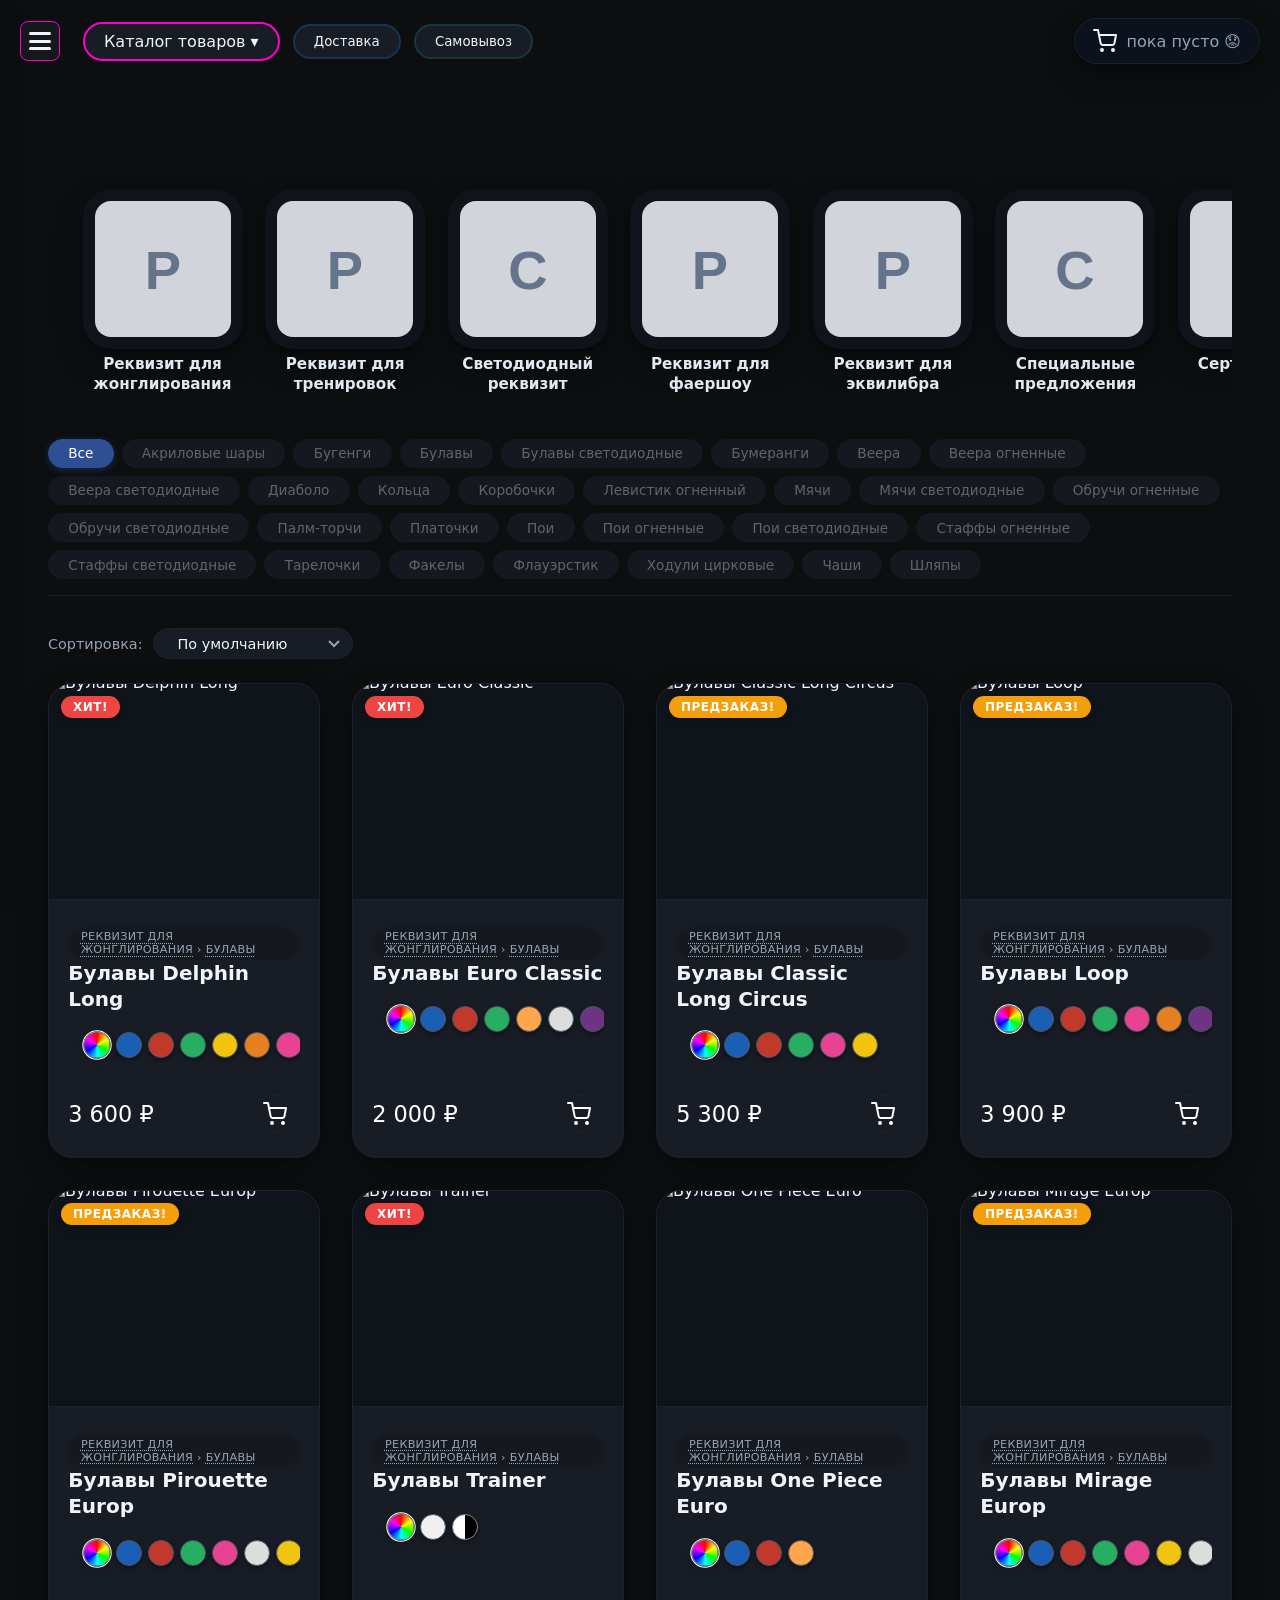
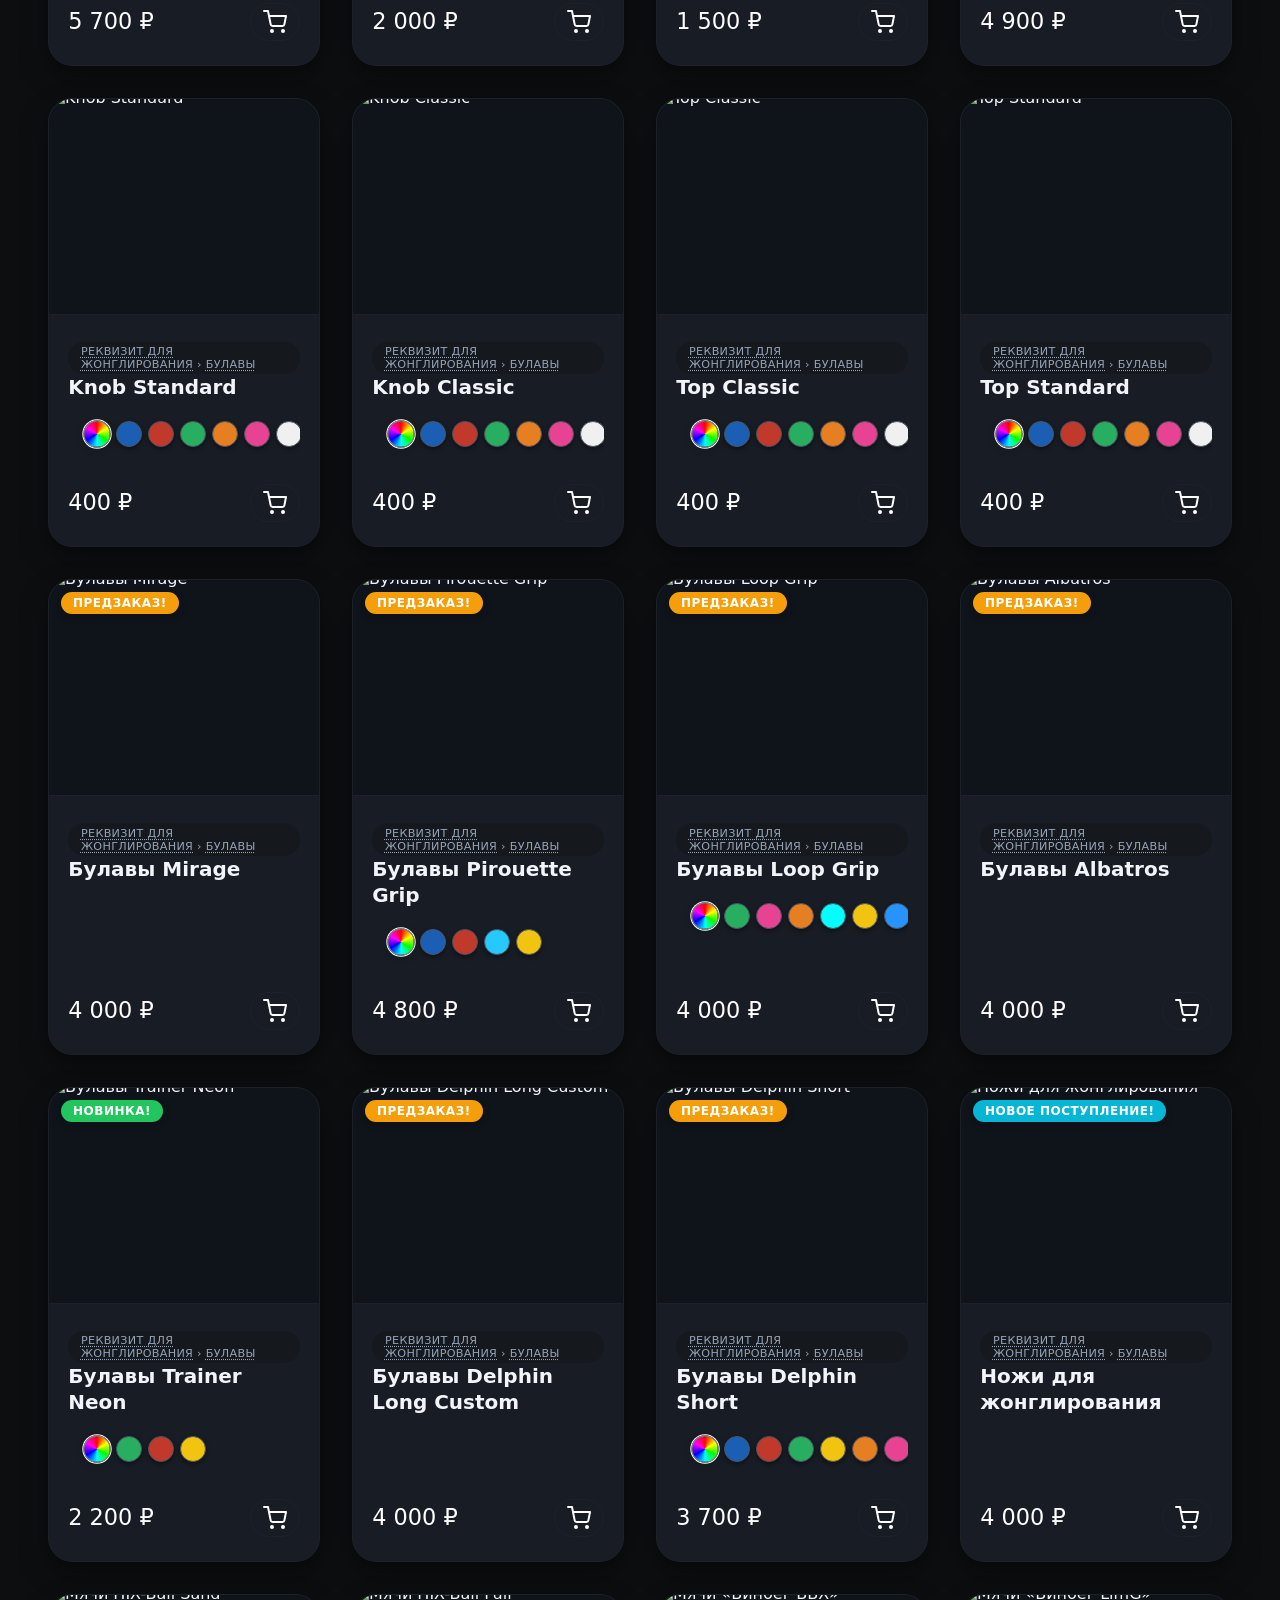
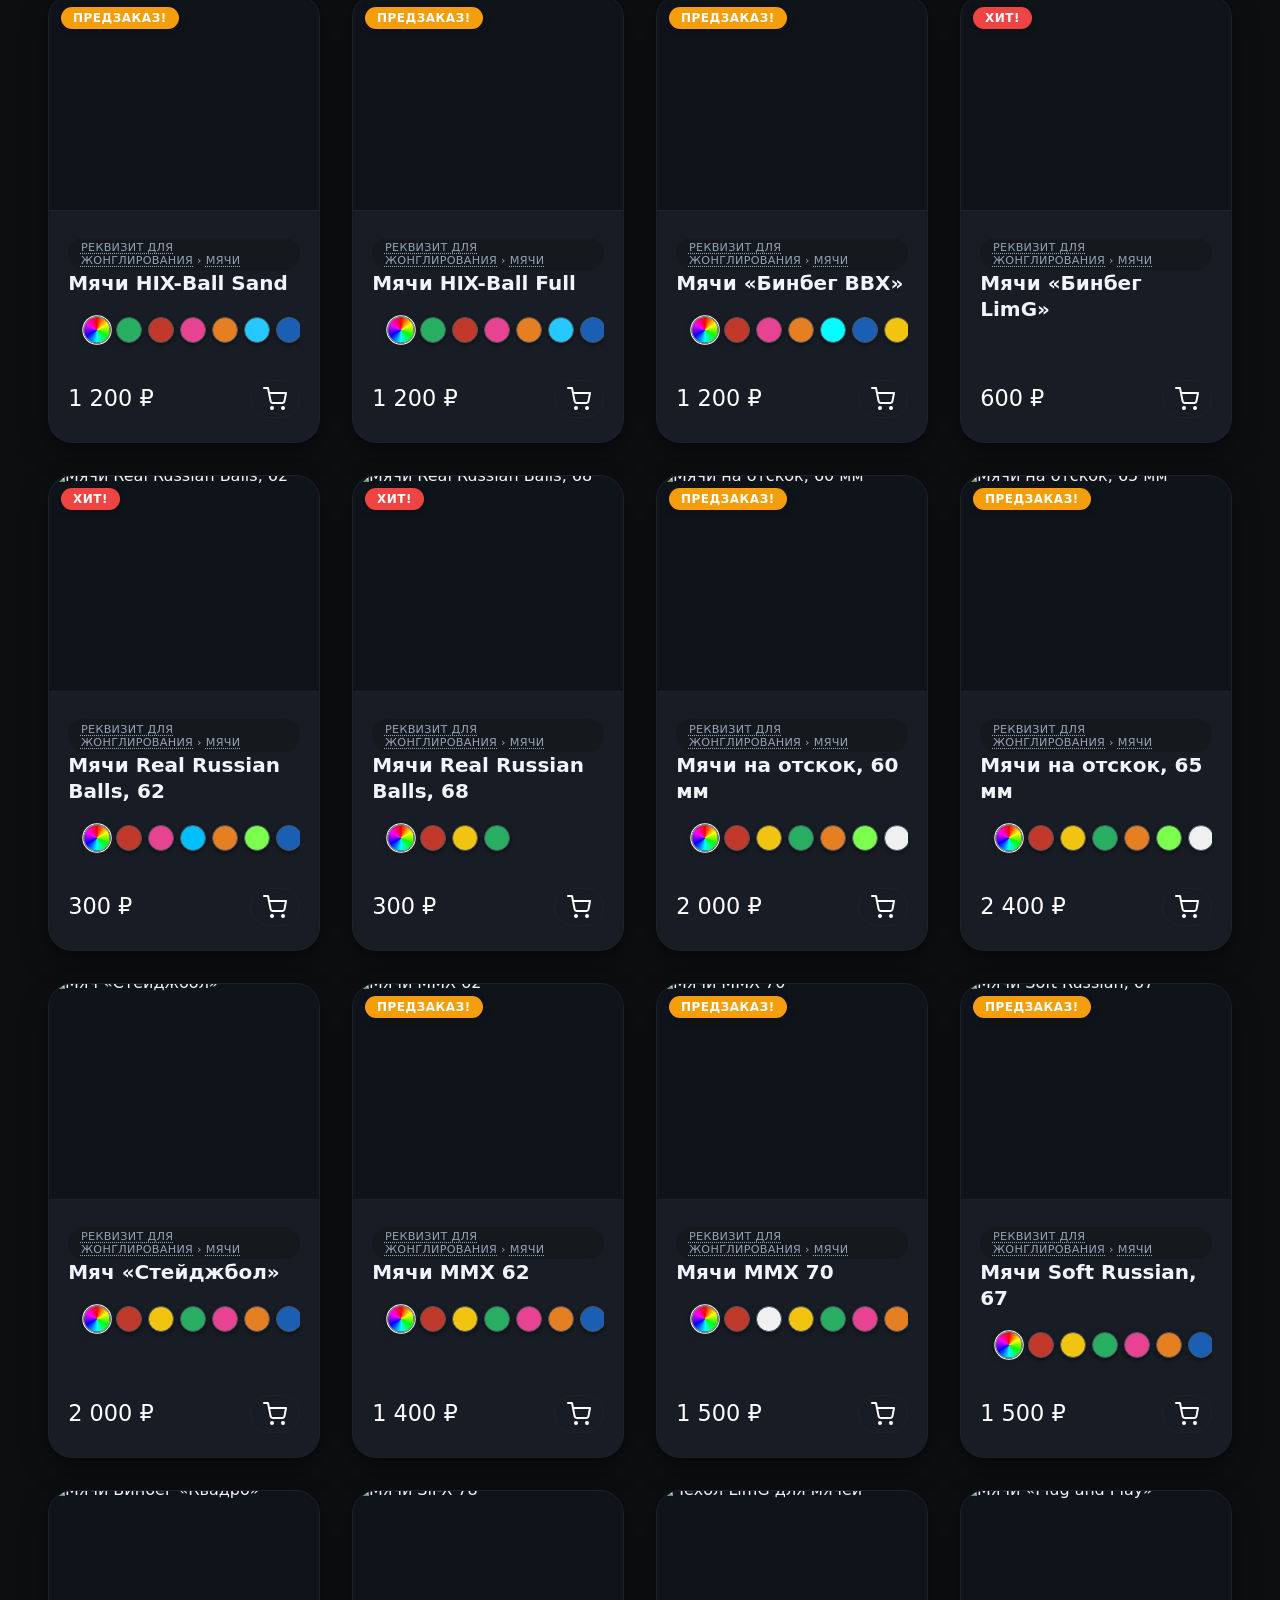
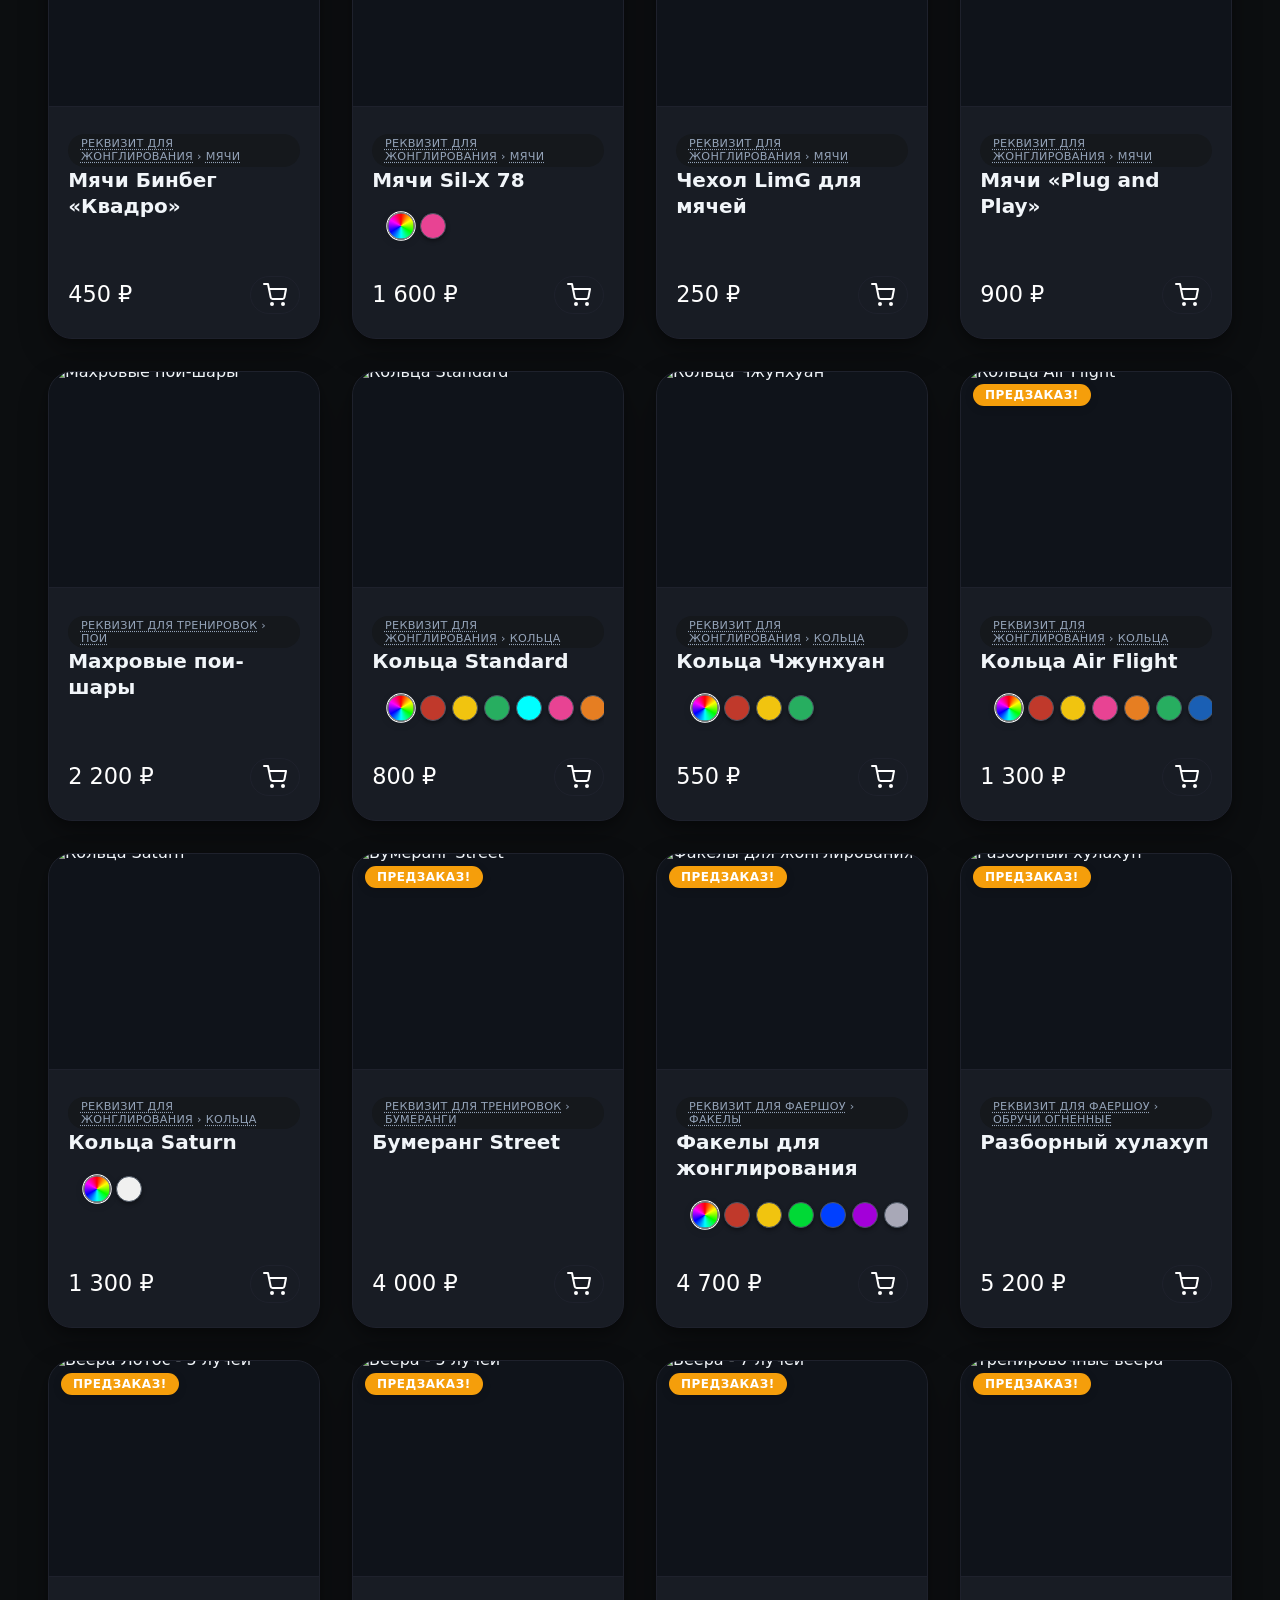
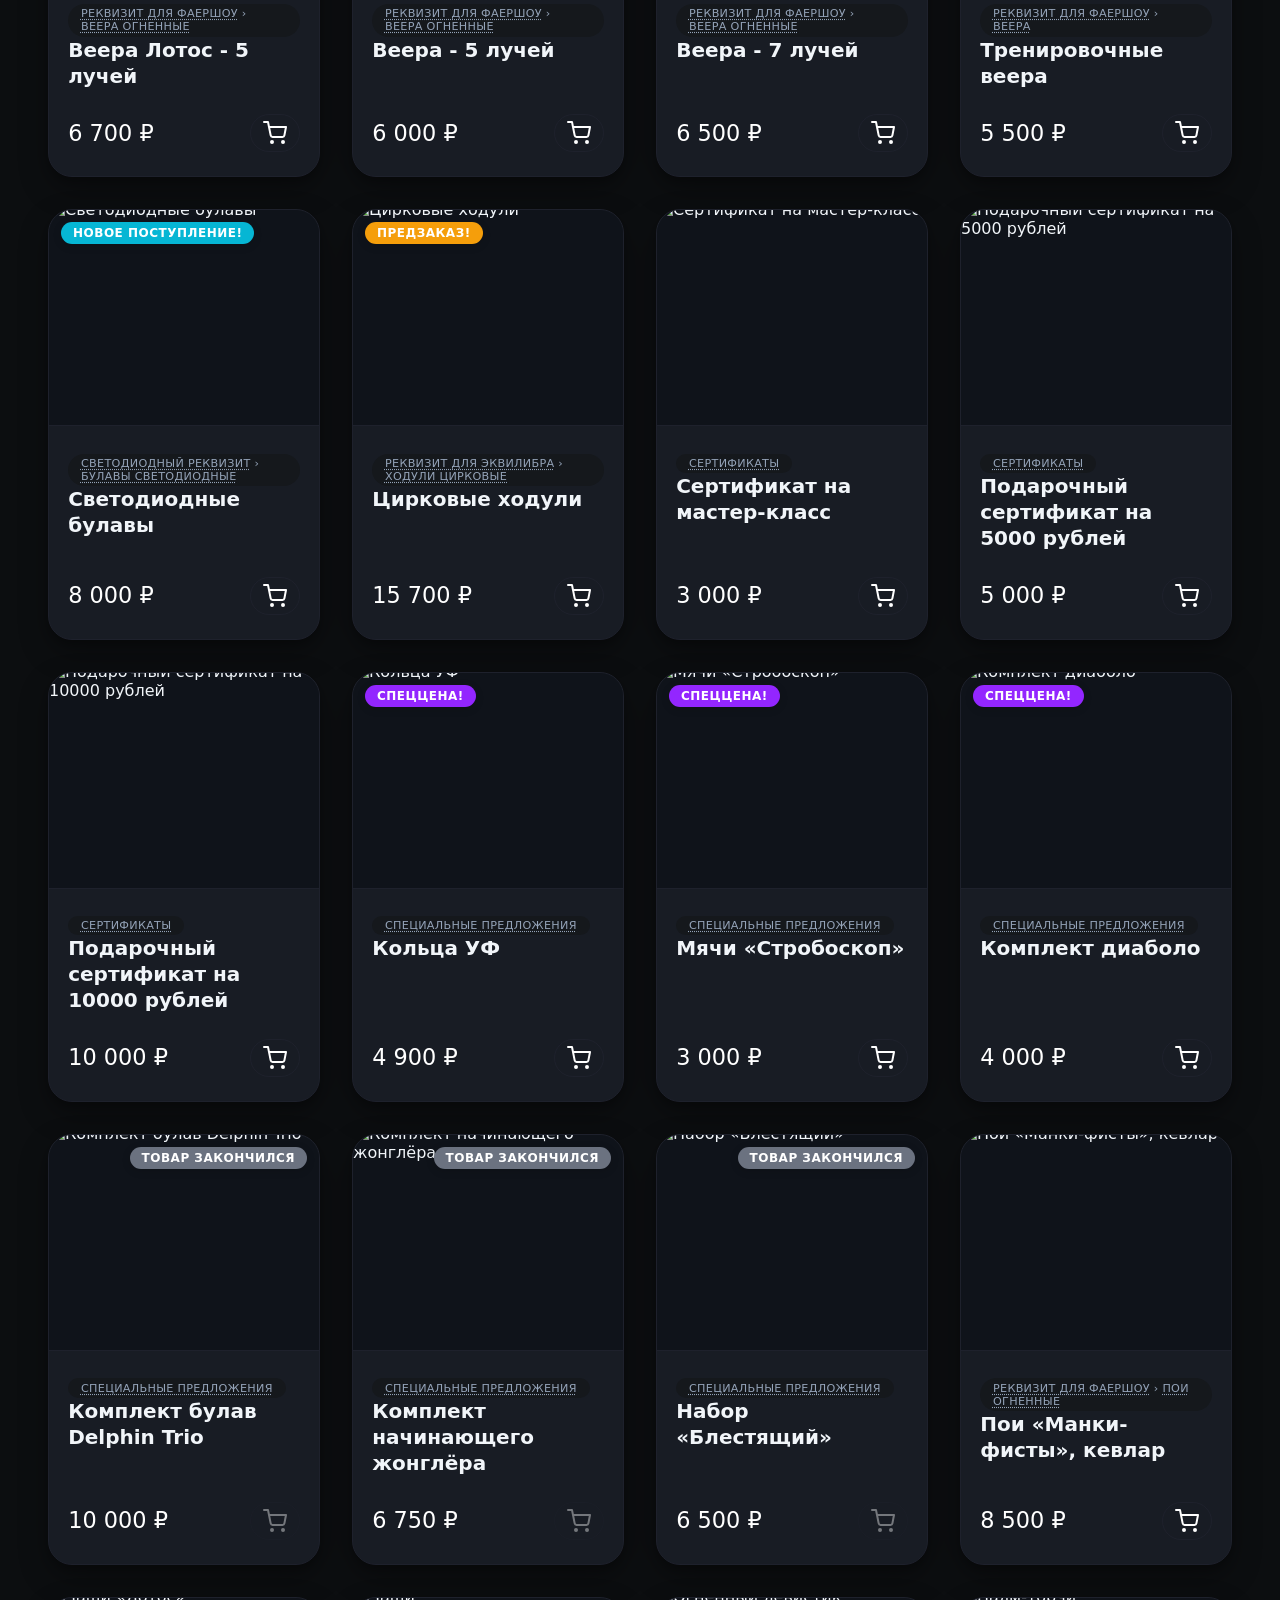
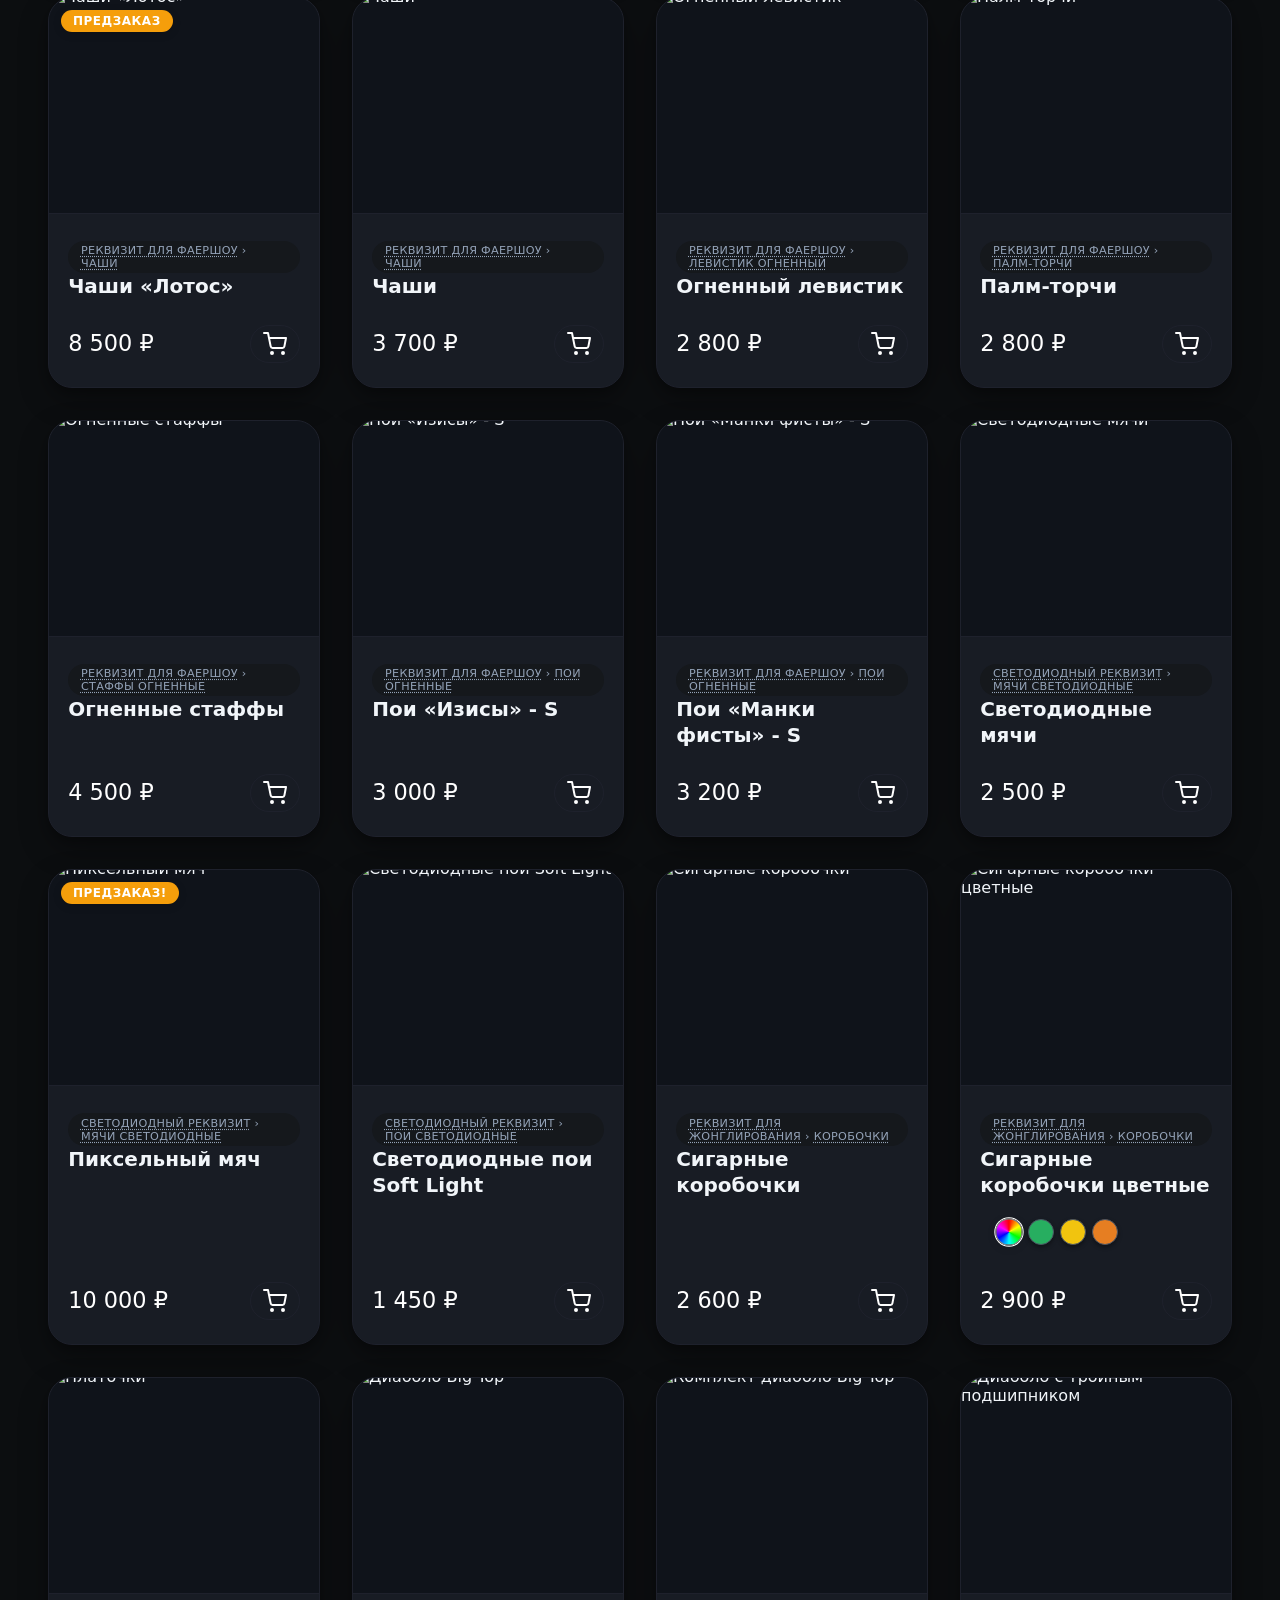
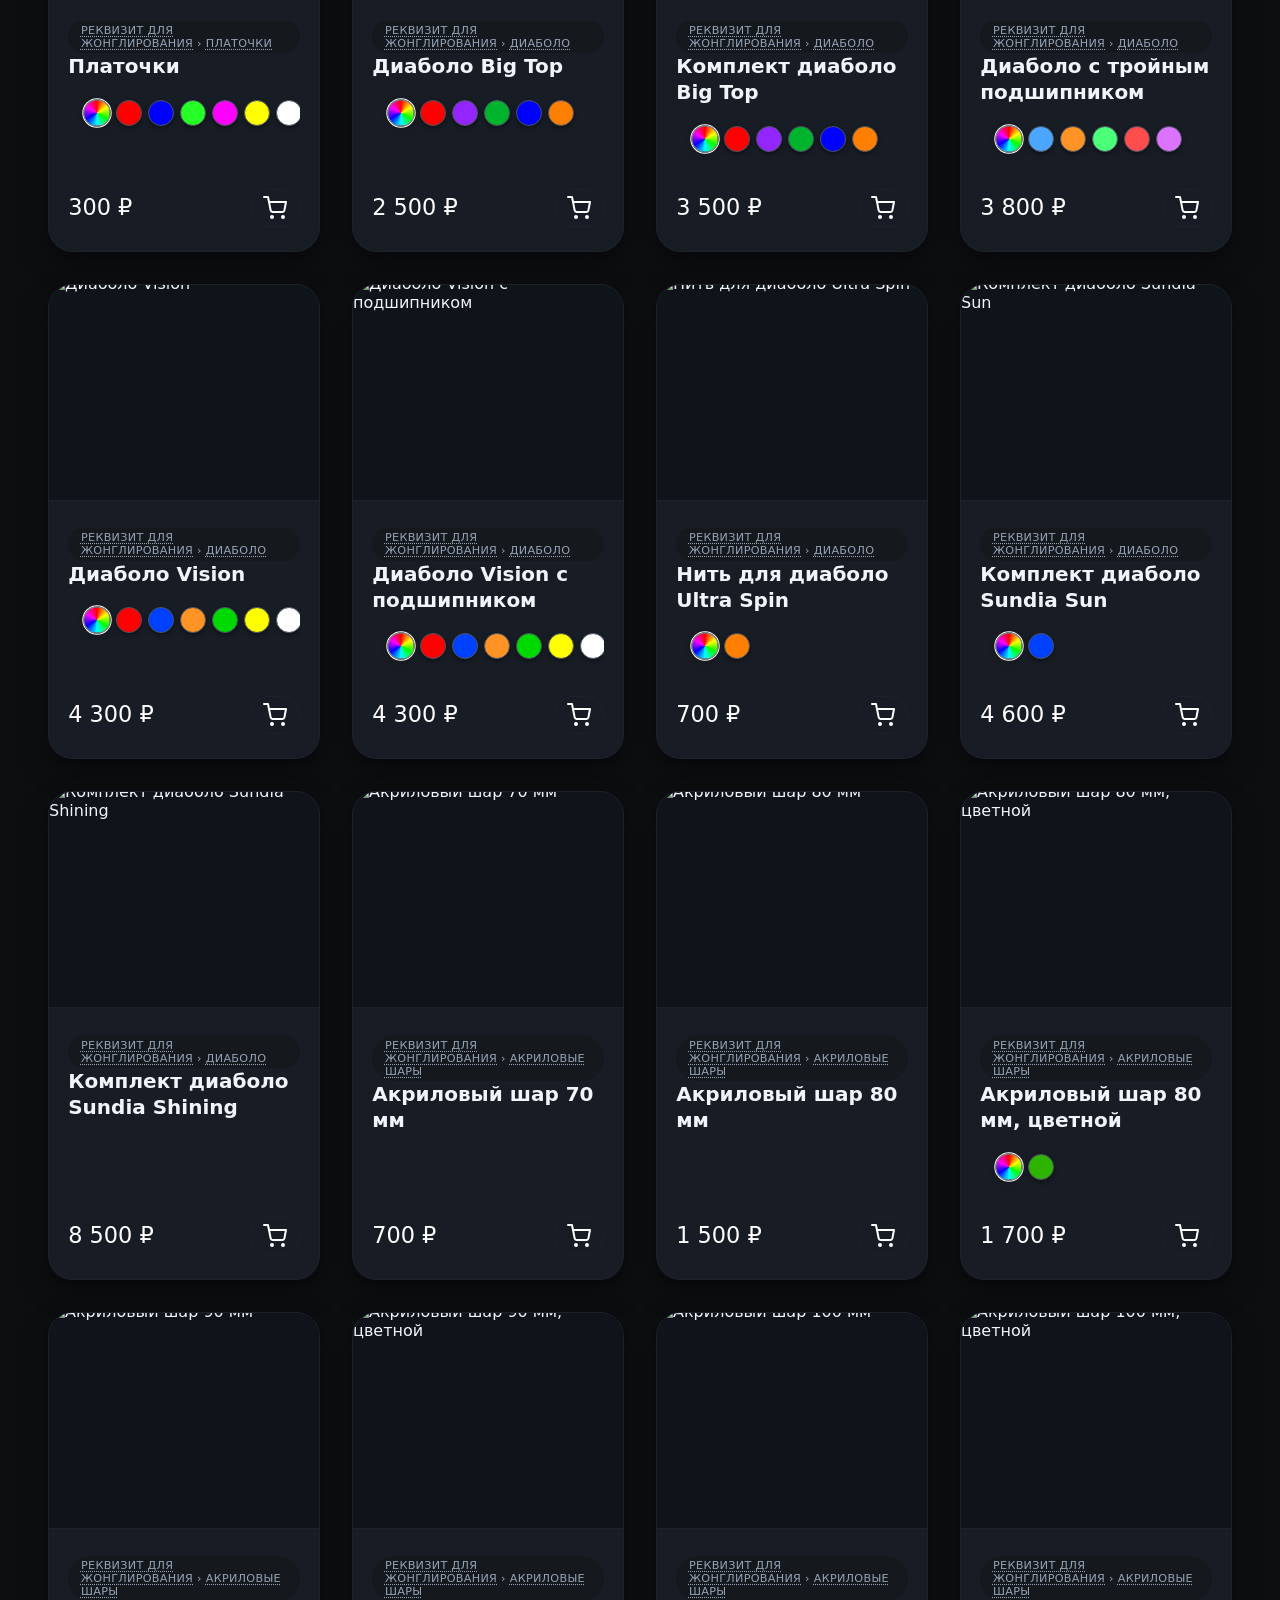
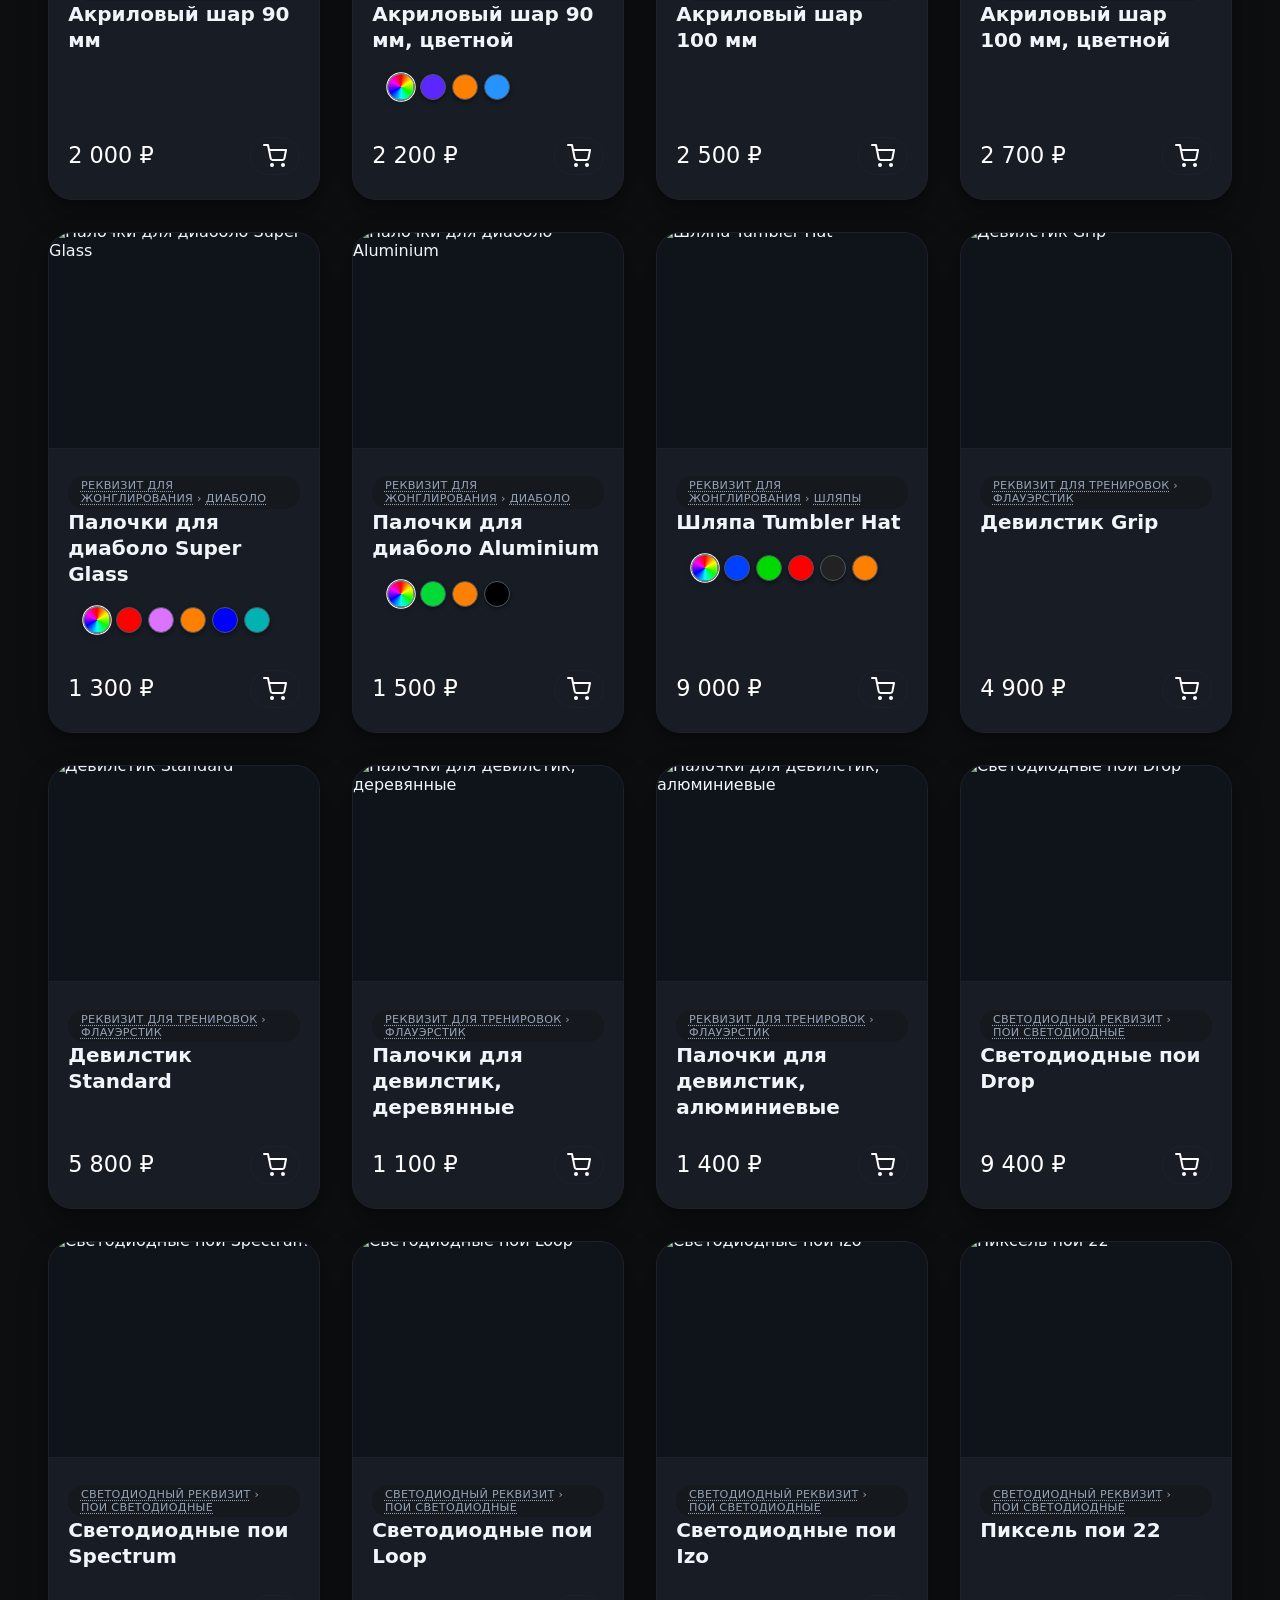
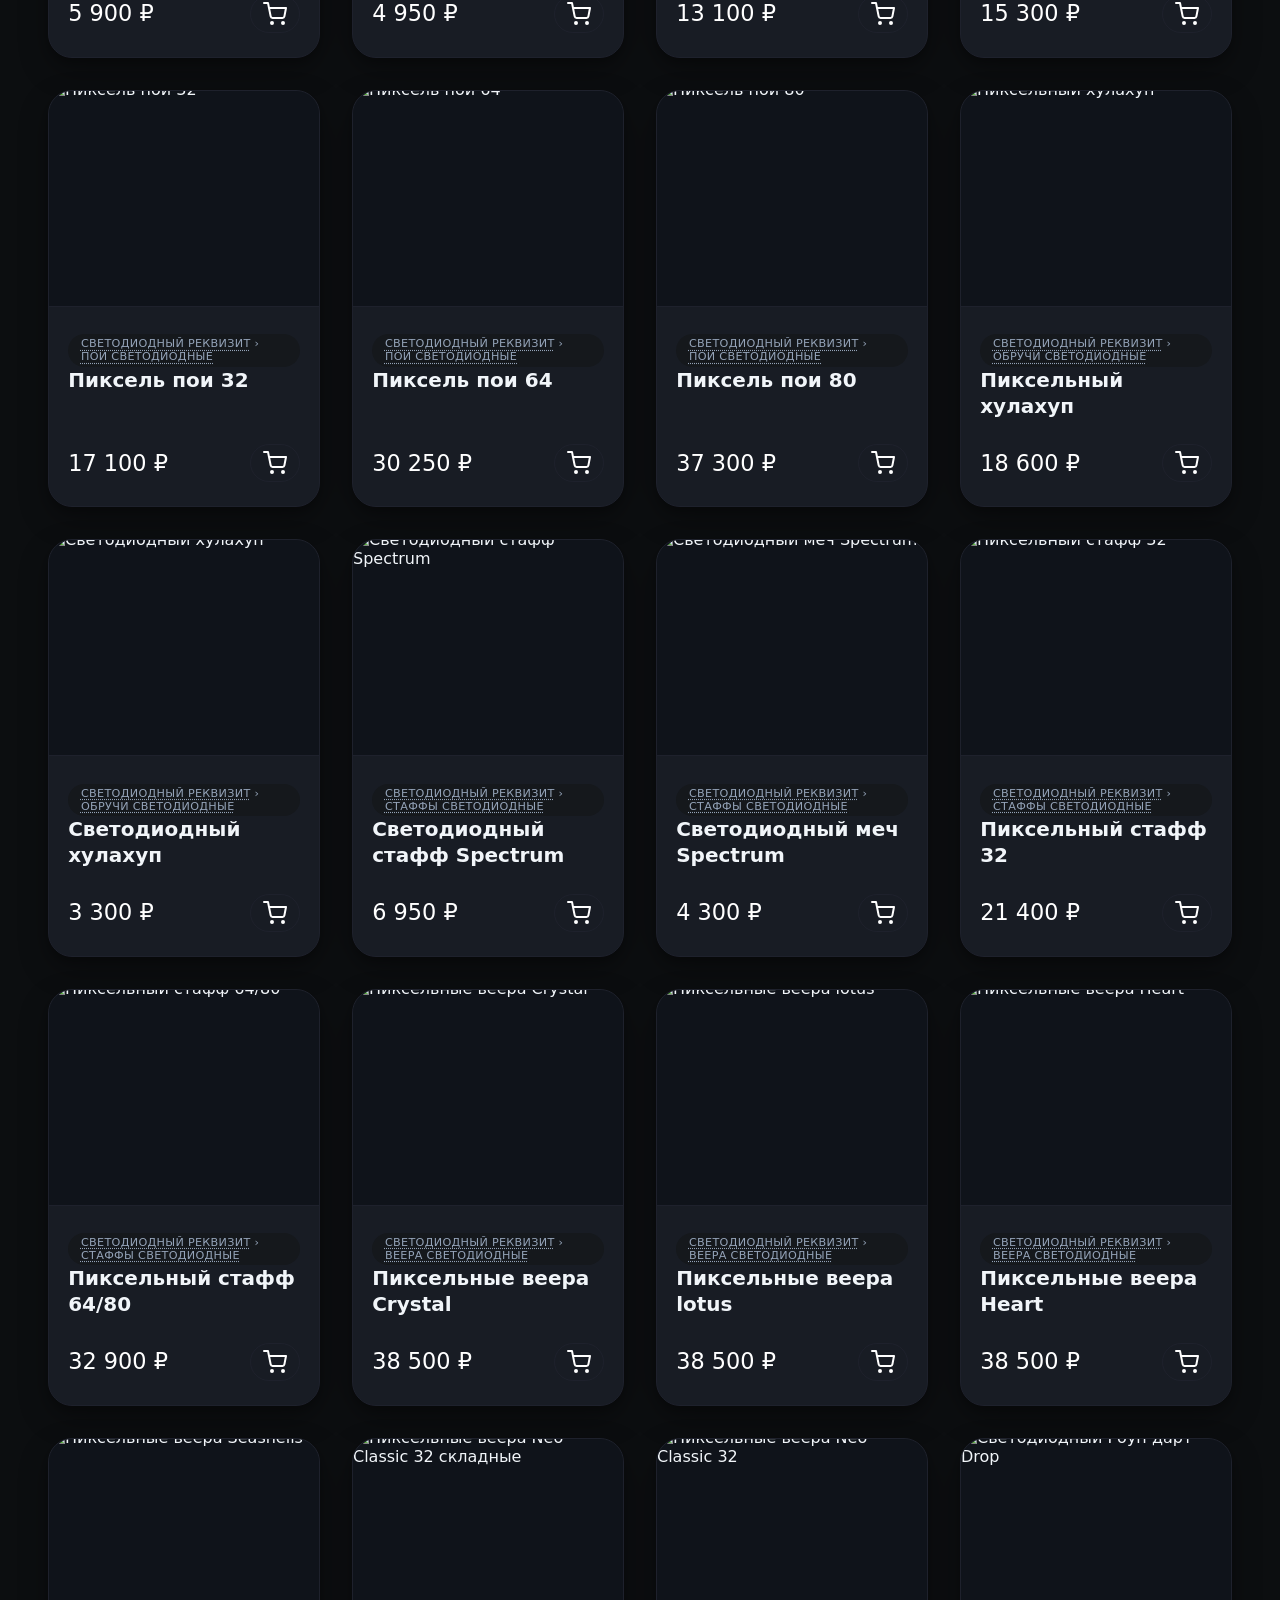
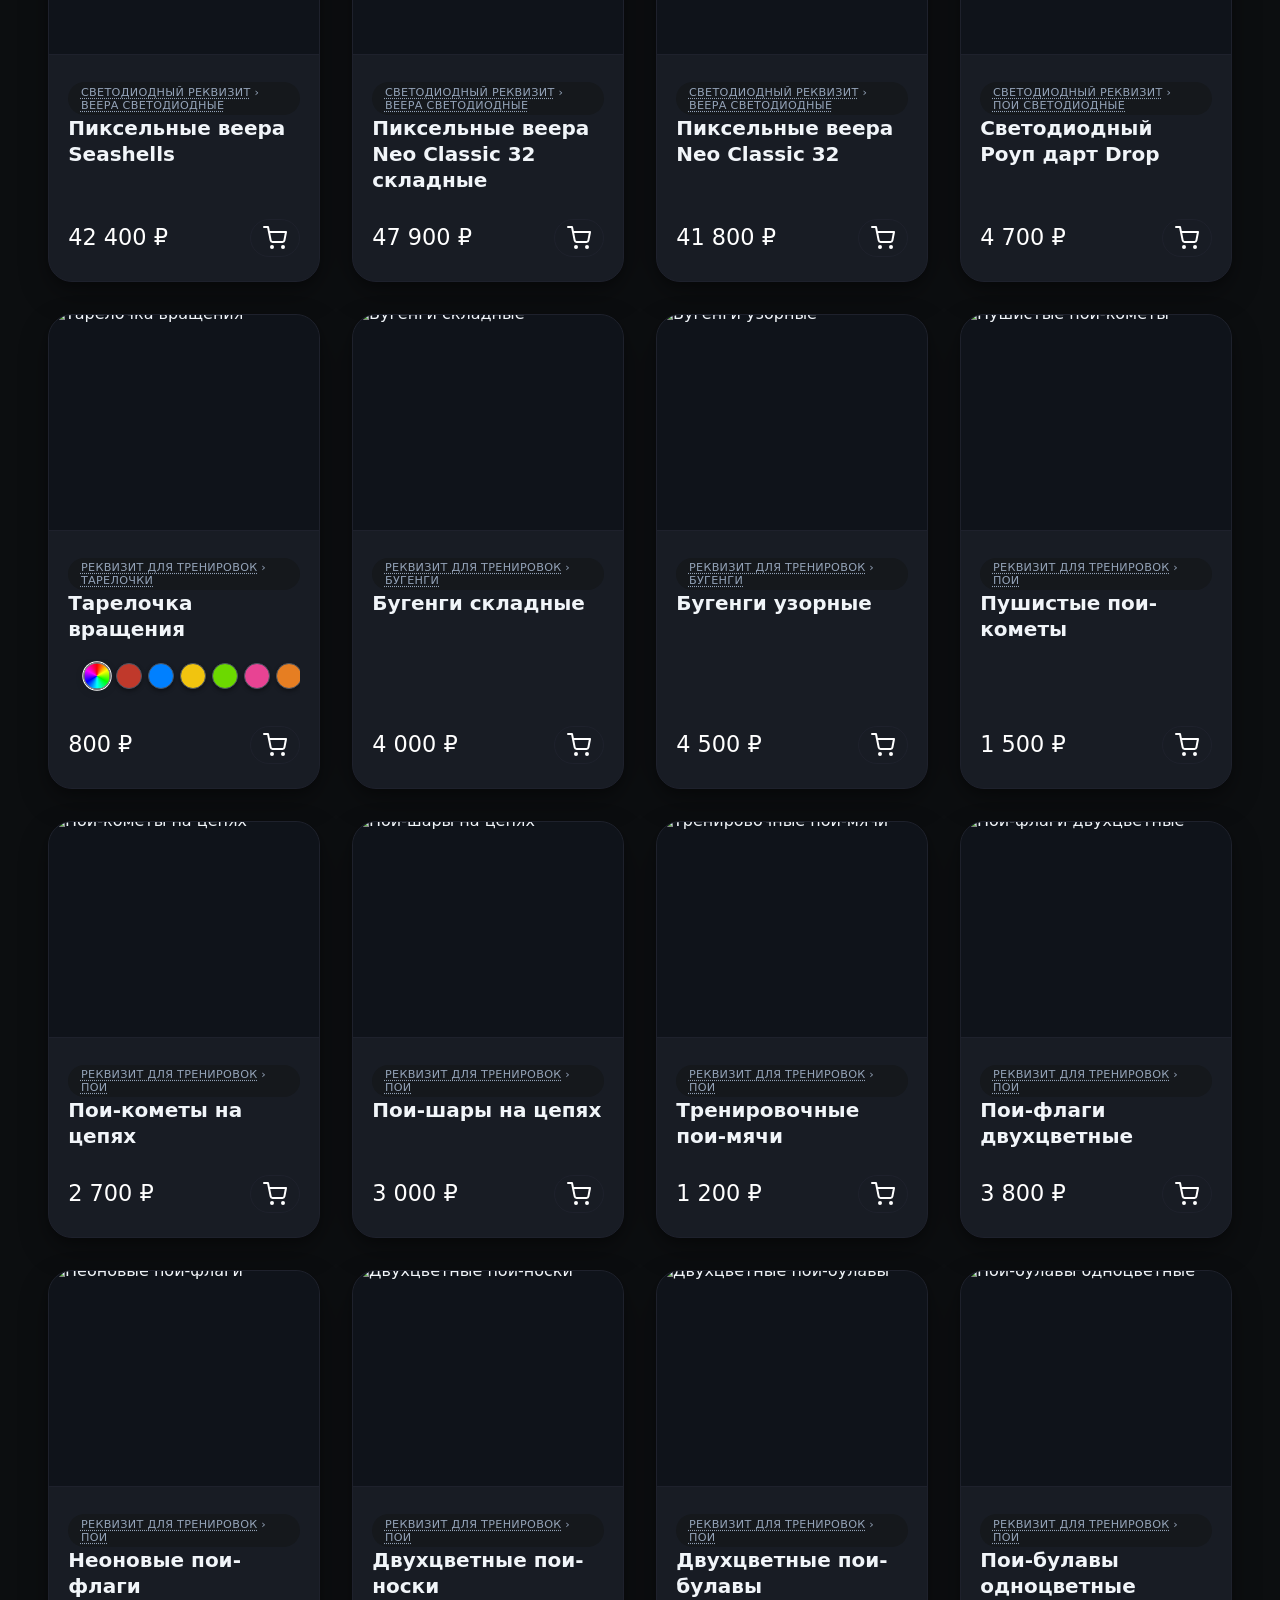
==== images/store/index.html @ 1a09bfac "Add files via upload" ====
<!DOCTYPE html>
<html lang="ru">

    <head>
        <meta charset="UTF-8">
        <meta http-equiv="Content-Type" content="text/html; charset=UTF-8">
        <meta name="viewport" content="width=device-width, initial-scale=1.0">
        <title>Firemag</title>
        <link rel="icon" href="data:image/svg+xml,<svg xmlns='http://www.w3.org/2000/svg' viewBox='0 0 100 100'><text y='.9em' font-size='90'>🔥</text></svg>" sizes="any">
        <link rel="stylesheet" type="text/css" href="https://an-core.github.io/frmfr_image/images/store/styles.css?v=5">
        <script type="text/javascript" charset="UTF-8" src="https://an-core.github.io/frmfr_image/images/store/functions.js?v=5" defer></script>
    </head>

    <body>
        <div id="appLoader" style="
        position: fixed;
        top: 0;
        left: 0;
        width: 100%;
        height: 100%;
        background: #0f1724;
        display: flex;
        flex-direction: column;
        align-items: center;
        justify-content: center;
        z-index: 99999;
        transition: opacity 0.6s ease, visibility 0.6s ease;
    ">
            <div style="
            width: 60px;
            height: 60px;
            border: 4px solid rgba(59, 130, 246, 0.15);
            border-top-color: #3b82f6;
            border-radius: 50%;
            animation: spin 0.8s linear infinite;
        "></div>
            <p style="
            color: #94a3b8;
            margin-top: 20px;
            font-family: system-ui, sans-serif;
            font-size: 0.95rem;
            letter-spacing: 0.5px;
        ">Секунду...</p>
        </div>

        <style>
            @keyframes spin {
                to {
                    transform: rotate(360deg);
                }
            }
        </style>

        <div class="order-success-overlay" id="orderSuccessOverlay">
            <div class="order-success-box">
                <div class="check-icon"><svg viewBox="0 0 100 100">
                        <circle class="circle-bg" cx="50" cy="50" r="45" />
                        <path class="checkmark" d="M30 50 L45 65 L75 35" />
                    </svg></div>
                <h3>Заказ оформлен!</h3>
                <p>Файл с заказом сохранён.</p>
            </div>
        </div>

        <div class="fire-particles" id="fireParticles"></div>
        <div class="menu-overlay" id="menuOverlay"></div>
        <div class="top-bar" id="topBar">
            <div class="top-row">
                <div class="left-group">
                    <div class="hamburger" id="hamburger"><span></span><span></span><span></span></div>
                    <div class="dropdown-catalog">
                        <button class="dropdown-btn">Каталог товаров ▾</button>
                        <div class="dropdown-content" id="catalogDropdown"></div>
                    </div>
                    <button class="desktop-delivery-btn" id="desktopDeliveryBtn">Доставка</button>
                    <div class="dropdown-delivery" id="dropdownDelivery">
                        <div class="dropdown-delivery-content">
                            <h4>🚚 Способы доставки</h4>
                            <ul>
                                <li><strong>Доставка по Москве</strong>: <br>- осуществляется в рабочие дни с 11:00 до 18:00 <br>- только в пределах МКАД <br>- стоимость доставки 300 ₽ <br>- точное время и место доставки согласовываются по телефону </li>
                                <li><strong>Курьерская компания СДЭК</strong>: <br>- рассчитывается индивидуально <br>- стоимость доставки зависит от веса и габаритов заказа</li>
                            </ul>
                            <span style="background: var(--background-delivery); padding: 4px 10px; border-radius: 6px; display: inline-block; margin-top: 5px;">
                                ⚡ Если товар в наличии - мы отправим его или доставим по Москве не позднее следующего рабочего дня.
                            </span>
                        </div>
                    </div>

                    <button class="desktop-pickup-btn" id="desktopPickupBtn">Самовывоз</button>
                    <div class="dropdown-pickup" id="dropdownPickup">
                        <div class="dropdown-pickup-content">
                            <h4 style="margin-bottom: 0.3rem;">📍 Адрес самовывоза</h4>
                            <p><strong>Москва, ул. Космонавтов, д. 14, корп. 2</strong></p>
                            <p style="margin-top: 0.5rem;"><strong>Режим работы:</strong> <br>Пн–Сб с 11:00 до 19:00<br>Воскресенье - выходной день</p>
                            <p><strong>Телефон:</strong> <a href="tel:+79037260056">+79037260056</a></p>
                        </div>
                    </div>
                </div>
                <div class="mobile-logo">
                    <img src="" alt="Firemag" id="mobileLogo">
                </div>
                <div class="cart-icon" id="cartIcon">
                    <svg width="24" height="24" viewBox="0 0 24 24" fill="none" stroke="currentColor" stroke-width="2" stroke-linecap="round" stroke-linejoin="round">
                        <circle cx="9" cy="21" r="1" />
                        <circle cx="20" cy="21" r="1" />
                        <path d="M1 1h4l2.68 13.39a2 2 0 0 0 2 1.61h9.72a2 2 0 0 0 2-1.61L23 6H6" />
                    </svg>
                    <span class="count" id="cartCount">0</span>
                    <span class="cart-empty-hint">пока пусто 😟</span>
                </div>
            </div>

            <div class="middle-row">
                <button class="mobile-dropdown-btn">КАТАЛОГ ТОВАРОВ</button>
            </div>
        </div>

        <div class="slide-menu" id="slideMenu">
            <div class="slide-menu-header">
                <img id="menuLogo" src="" alt="Firemag" style="max-height:30px; width:auto; display:none;">
                <button class="menu-close" id="menuClose">✕</button>
            </div>
            <div class="slide-menu-body">
                <div class="menu-item how-to-buy-item">
                    <button class="menu-toggle" id="howToBuyBtn">
                        <span class="icon">📦</span>
                        <span>Как купить</span>
                    </button>
                </div>

                <div class="menu-item delivery-item">
                    <button class="menu-toggle" id="deliveryBtn">
                        <span class="icon">🚚</span>
                        <span>Доставка</span>
                    </button>
                </div>

                <div class="menu-item pickup-item">
                    <button class="menu-toggle" id="pickupBtn">
                        <span class="icon">🏪</span>
                        <span>Самовывоз</span>
                    </button>
                </div>

                <div class="menu-item contacts-item">
                    <span class="menu-label contacts-toggle">📞 Контакты</span>
                    <div class="contacts-phone-block" id="contactsPhoneBlock">
                        <span class="contact-phone" id="contactPhone">+79037260056</span>
                        <div class="contacts-actions" id="contactsActions">
                            <a href="tel:79037260056" class="contact-link">📞 Позвонить</a>
                            <a href="sms:79037260056" class="contact-link">✉️ SMS</a>
                            <a href="tg://resolve?phone=79037260056" class="contact-link">📱 Telegram</a>
                            <a href="https://wa.me/79037260056" target="_blank" class="contact-link">💬 WhatsApp</a>
                        </div>
                    </div>
                </div>


                <div class="menu-item partners-item">
                    <div class="partners-header" id="partnersHeader">
                        <span class="menu-label partners-toggle">🎪 Нам доверяют лидеры цирковой сцены</span>
                        <span class="partners-arrow">▶</span>
                    </div>
                    <div class="partners-collapsible" id="partnersCollapsible" style="display: none;">
                        <div class="partners-logos" id="partnersLogos"></div>
                    </div>
                </div>
                <div class="menu-item">
                    <button class="menu-toggle" id="jugglingNewsBtn">
                        <span class="icon">&#129337;</span>
                        <span>Жонглерские новости</span>
                    </button>
                </div>
                <div class="menu-item">
                    <button class="menu-toggle" id="fireNewsBtn">
                        <span class="icon">&#127879;</span>
                        <span>Новости фаерщика</span>
                    </button>
                </div>
                <div class="menu-item">
                    <button class="menu-toggle" id="festivalsBtn">
                        <span class="icon">&#127917;</span>
                        <span>Фестивали</span>
                    </button>
                </div>
                <div class="menu-item settings-item">
                    <span class="menu-label settings-toggle">⚙️ Настройки сайта</span>
                    <div class="settings-block" id="settingsBlock" style="display:none;">
                        <div class="menu-item">
                            <button class="menu-toggle" id="toggleCategoriesBtn">
                                <span class="icon" id="categoriesIcon">👁️</span>
                                <span id="categoriesText">Показать иконки категорий</span>
                            </button>
                        </div>
                        <div class="menu-item">
                            <button class="menu-toggle" id="themeToggle">
                                <span class="icon" id="themeIcon">☀️</span>
                                <span id="themeText">Включить светлую тему</span>
                            </button>
                        </div>
                        <div class="menu-item">
                            <button class="menu-toggle" id="animToggle">
                                <span class="icon" id="animIcon">✨</span>
                                <span id="animText">Выключить огоньки</span>
                            </button>
                        </div>
                    </div>
                </div>
            </div>
        </div>

        <div class="cart-modal" id="cartModal">
            <div class="cart-modal-content">
                <div style="display:flex;justify-content:space-between;align-items:center;margin-bottom:20px;">
                    <h2>🛒 Корзина</h2><button class="modal-close" id="cartCloseBtn">✕</button>
                </div>
                <div id="cartItems"></div>
                <div id="cartTotal" class="cart-total"></div>
                <div class="cart-actions"><button class="btn-secondary" id="clearCartBtn">Очистить</button><button class="btn-success" id="checkoutBtn">Перейти к оформлению</button></div>
            </div>
        </div>

        <div class="cart-modal" id="checkoutModal">
            <div class="cart-modal-content">
                <div style="display:flex;justify-content:space-between;align-items:center;margin-bottom:20px;">
                    <h2>Оформление заказа</h2><button class="modal-close" id="checkoutCloseBtn">✕</button>
                </div>
                <div id="checkoutForm">
                    <div class="form-group">
                        <label>Ваше имя <span class="optional"></span></label>
                        <input type="text" id="customerName" placeholder="Имя, Фамилия">
                    </div>
                    <div class="form-group">
                        <label>Телефон <span class="optional"></span></label>
                        <input type="tel" id="customerPhone" placeholder="+7 000 000-00-00">
                    </div>
                    <div class="form-group">
                        <label>Email <span class="optional"></span></label>
                        <input type="email" id="customerEmail" placeholder="электронная почта">
                    </div>

                    <div class="form-group">
                        <label>Способ доставки <span style="color:red;">*</span></label>
                        <div class="delivery-options">
                            <label>
                                <input type="radio" name="delivery" value="pickup" checked> Самовывоз
                            </label>
                            <label>
                                <input type="radio" name="delivery" value="moscow"> Доставка по Москве
                            </label>
                            <label>
                                <input type="radio" name="delivery" value="cdek"> Доставка СДЭК
                            </label>
                        </div>
                    </div>

                    <div id="moscowDelivery" class="delivery-block" style="display:none;">
                        <div class="form-group">
                            <label>Страна <span style="color:red;">*</span></label>
                            <input type="text" id="moscowCountry" value="Россия" list="countryList" readonly>
                        </div>
                        <div class="form-group">
                            <label>Город <span style="color:red;">*</span></label>
                            <input type="text" id="moscowCity" value="Москва" list="cityList" readonly>
                        </div>
                        <div class="form-group">
                            <label>Улица <span style="color:red;">*</span></label>
                            <input type="text" id="moscowStreet" placeholder="улица">
                        </div>

                        <div class="form-row">
                            <div class="form-group" style="flex:1; margin-right: 1rem;">
                                <label>Дом <span style="color:red;">*</span></label>
                                <input type="text" id="moscowHouse" placeholder="номер дома">
                            </div>
                            <div class="form-group" style="flex:1;">
                                <label>Квартира</label>
                                <input type="text" id="moscowFlat" placeholder="номер квартиры">
                            </div>
                        </div>
                    </div>

                    <div id="cdekDelivery" class="delivery-block" style="display:none;">
                        <div class="form-group" style="position:relative;">
                            <label>Страна <span style="color:red;">*</span></label>
                            <input type="text" id="cdekCountry" placeholder="Страна">
                            <div id="countrySuggestions" style="display:none; border:1px solid #ccc; max-height:200px; overflow-y:auto; background:var(--bg-card); border-radius:8px; margin-top:4px; position:absolute; width:100%; z-index:10;"></div>
                        </div>
                        <div class="form-group" style="position:relative;">
                            <label>Город <span style="color:red;">*</span></label>
                            <input type="text" id="cdekCity" placeholder="Город">
                            <div id="citySuggestions" style="display:none; border:1px solid #ccc; max-height:200px; overflow-y:auto; background:var(--bg-card); border-radius:8px; margin-top:4px; position:absolute; width:100%; z-index:10;"></div>
                        </div>
                        <div id="cdekPickupBlock" style="display:none; margin-top:1rem;">
                            <div class="form-group" style="position:relative;">
                                <label>Пункт выдачи <span style="color:red;">*</span></label>
                                <input type="text" id="cdekPickupInput" placeholder="Начните вводить адрес пункта выдачи" autocomplete="off">
                                <div id="pickupSuggestions" style="display:none; border:1px solid #ccc; max-height:200px; overflow-y:auto; background:var(--bg-card); border-radius:8px; margin-top:4px; position:absolute; width:100%; z-index:10;"></div>
                                <select id="cdekPickup" style="display:none;">
                                    <option value="">-- выберите пункт --</option>
                                </select>
                            </div>
                        </div>
                    </div>

                    <div id="checkoutTotalBlock" style="margin: 16px 0; padding: 14px; background: var(--bg-card); border-radius: 12px; border: 1px solid var(--border-card);">
                        <div style="display: flex; justify-content: space-between; font-size: 1rem; font-weight: 500;">
                            <span>Сумма товаров:</span>
                            <span id="checkoutTotalAmount">0 ₽</span>
                        </div>
                        <div style="display: flex; justify-content: space-between; font-size: 0.95rem; color: var(--text-muted); margin-top: 4px;">
                            <span>Доставка:</span>
                            <span id="checkoutDeliveryInfo">Самовывоз (0 ₽)</span>
                        </div>
                        <div style="display: flex; justify-content: space-between; font-size: 1.2rem; font-weight: 700; margin-top: 8px; border-top: 1px solid var(--border-card); padding-top: 8px;">
                            <span>Итого:</span>
                            <span id="checkoutGrandTotal">0 ₽</span>
                        </div>
                    </div>

                    <div class="form-group">
                        <label for="customerComment">Комментарий <span class="optional"></span></label>
                        <textarea id="customerComment" placeholder="Напишите комментарий"></textarea>
                    </div>

                    <div style="display:flex;flex-wrap:wrap;gap:10px;margin-top:40px; margin-top 5px;">
                        <button class="btn-back" id="checkoutBackBtn">Назад</button>
                        <button class="btn-primary" id="submitOrderBtn">Отправить заказ</button>
                    </div>
                    <div id="orderStatus"></div>
                </div>
            </div>
        </div>

        <div class="container">
            <div class="header-wrapper" id="headerWrapper">
                <div class="header-logos">
                    <div class="header-logo-left">
                        <img src="" alt="" class="header-png">
                    </div>
                    <div class="logo-container">
                        <img id="logoImage" src="" alt="🔥" style="display:none; height:auto;">
                    </div>
                    <div class="header-logo-right">
                        <img src="https://an-core.github.io/frmfr_image/images/store/icons/circus3.png" alt="" class="header-png">
                    </div>
                </div>
                <div class="header-row">
                    <div class="header-left">
                        <h1>Магазин с огоньком</h1>
                    </div>
                </div>
            </div>

            <div class="nav-section">
                <div class="category-block">
                    <div class="categories-wrapper">
                        <div class="categories-row" id="categoriesRow"></div>
                    </div>
                </div>
                <div class="subcategory-block">
                    <div class="subcategories-row" id="subcategoriesRow"></div>
                </div>
            </div>

            <div class="sort-section">
                <label for="sortSelect" class="sort-label">Сортировка:</label>
                <select id="sortSelect" class="sort-select">
                    <option value="default">По умолчанию</option>
                    <option value="price-asc">Дешевле</option>
                    <option value="price-desc">Дороже</option>
                    <option value="new-first">Новинки</option>
                    <option value="hit-first">Хит</option>
                    <option value="special-first">Спеццена</option>
                </select>
            </div>

            <div class="catalog" id="catalogContainer"></div>
        </div>

        <div class="modal-overlay" id="modalOverlay">
            <div class="modal">
                <div class="modal-header">
                    <h2 id="modalTitle">Название</h2>
                    <div style="display:flex; align-items:center; gap:8px;">
                        <button class="modal-close" id="modalCloseBtn"></button>
                    </div>
                </div>
                <div class="modal-body">

                    <div class="modal-left-column">
                        <div class="modal-image-wrapper">
                            <img class="modal-image" id="modalImage" src="" alt="Фото товара">
                        </div>
                        <div class="modal-gallery-wrapper">
                            <div class="modal-gallery" id="modalGallery"></div>
                            <div class="gallery-nav">
                                <button class="gallery-arrow gallery-arrow-left" aria-label="Назад">‹</button>
                                <button class="gallery-arrow gallery-arrow-right" aria-label="Вперед">›</button>
                            </div>
                        </div>
                        <div class="modal-colors-wrapper">
                            <div class="modal-colors" id="modalColors" style="display:none;"></div>
                        </div>
                    </div>

                    <div id="customizerContainer" style="display:none; margin-top:1.5rem; border-top:1px solid var(--border-spec-item); padding-top:1rem;">
                        <h4 style="margin-bottom:0.8rem;">Конструктор булавы</h4>
                        <div class="customizer-grid" id="customizerGrid"></div>
                        <div class="club-preview" style="position:relative; width:100%; max-width:300px; margin:1rem auto; aspect-ratio: 1/2;">
                            <img id="preview-knob" src="" style="position:absolute; top:0; left:0; width:100%; height:100%; object-fit:contain;">
                            <img id="preview-handle" src="" style="position:absolute; top:0; left:0; width:100%; height:100%; object-fit:contain;">
                            <img id="preview-ring" src="" style="position:absolute; top:0; left:0; width:100%; height:100%; object-fit:contain;">
                            <img id="preview-body" src="" style="position:absolute; top:0; left:0; width:100%; height:100%; object-fit:contain;">
                            <img id="preview-top" src="" style="position:absolute; top:0; left:0; width:100%; height:100%; object-fit:contain;">
                        </div>
                    </div>

                    <div class="modal-right-column">
                        <p class="modal-description" id="modalDescription">Описание</p>
                        <div id="modalTermsContainer" style="display:none; margin-top:0; margin-bottom: 1rem; padding:1rem 0; border-top:1px solid var(--border-spec-item); border-bottom:1px solid var(--border-spec-item);">
                            <div id="modalTermsList" style="display:flex; flex-wrap:wrap; gap:0.5rem;"></div>
                        </div>
                        <div class="modal-specs">
                            <h4>Характеристики</h4>
                            <ul id="modalSpecList"></ul>
                        </div>
                        <div id="modalVariantsContainer" style="display:none; margin-top:1rem; padding:0.5rem 0; border-top:1px solid var(--border-spec-item);">
                            <h4 style="font-weight:600; font-size:.9rem; text-transform:uppercase; letter-spacing:.5px; color:var(--text-muted); margin-bottom:.8rem;">Выберите вариант</h4>
                            <div id="modalVariantsList"></div>
                        </div>
                        <div id="modalOptionsContainer" style="display:none; margin-top:1rem; padding:0.5rem 0; border-top:1px solid var(--border-spec-item);">
                            <h4 style="font-weight:600; font-size:.9rem; text-transform:uppercase; letter-spacing:.5px; color:var(--text-muted); margin-bottom:.5rem;">Дополнительно</h4>
                            <div id="modalOptionsList"></div>
                        </div>
                    </div>
                </div>
                <div class="modal-footer">
                    <button class="btn-primary" id="modalAddToCartBtn">
                        <svg width="20" height="20" viewBox="0 0 24 24" fill="none" stroke="currentColor" stroke-width="2" stroke-linecap="round" stroke-linejoin="round" style="display:inline-block; vertical-align:middle; margin-right:4px;">
                            <circle cx="9" cy="21" r="1" />
                            <circle cx="20" cy="21" r="1" />
                            <path d="M1 1h4l2.68 13.39a2 2 0 0 0 2 1.61h9.72a2 2 0 0 0 2-1.61L23 6H6" />
                        </svg>
                        <span id="modalAddToCartText">В корзину</span>
                    </button>
                    <button class="btn-close-modal" id="modalFooterClose">Закрыть</button>
                </div>
            </div>
        </div>

        <div class="modal-overlay modal-overlay--small" id="howToBuyModal">
            <div class="modal" style="max-width: 600px;">
                <div class="modal-header">
                    <h2>📦 Как купить</h2>
                    <button class="modal-close" id="howToBuyCloseBtn"></button>
                </div>
                <div class="modal-body" style="padding: 1.5rem;">
                    <div style="display: flex; flex-direction: column; gap: 1.2rem; font-size: 0.95rem; line-height: 1.6;">
                        <div>
                            <h4 style="margin-bottom: 0.3rem;">💳 Оплата</h4>
                            <p>Способы оплаты:</p>
                            <ul style="padding-left: 1.5rem; margin-top: 0.3rem;">
                                <li>Наличными при получении в офисе или курьеру при доставке по Москве</li>
                                <li>Банковской картой</li>
                                <li>Безналичный расчет для юридических лиц</li>
                                <p>При оформлении заказа на юридическое лицо мы согласовываем все детали и выставляем счет, который необходимо будет оплатить в течение 5 рабочих дней.</p>
                            </ul>
                        </div>


                        <div>
                            <h4 style="margin-bottom: 0.3rem;">📦 Условия и порядок возврата</h4>
                            <p>Если вас не устроил приобретенный товар, вы можете вернуть или обменять его в течение 14 дней с момента получения.</p>
                            <p>Необходимо связаться с нами в течение 14 дней. Все расходы по возврату оплачивает покупатель. Товар должен быть неиспользованным и в состоянии нового товара (полный комплект, отсутствие следов эксплуатации). Из суммы возврата будут вычтены расходы на доставку заказа.</p>
                        </div>
                        <div>
                            <h4 style="margin-bottom: 0.3rem;">📞 Контакты для вопросов</h4>
                            <p>Если у вас остались вопросы, свяжитесь с нами:</p>
                            <ul style="padding-left: 1.5rem; margin-top: 0.3rem;">
                                <li>Телефон: <a href="tel:+79037260056">+79037260056</a></li>
                                <li>Email: <a href="mailto:pismo@firemag.ru">pismo@firemag.ru</a></li>
                                <li>Telegram: <a href="tg://resolve?phone=+79037260056">Firemag</a></li>
                            </ul>
                        </div>
                    </div>
                </div>
                <div class="modal-footer">
                    <button class="btn-close-modal" id="howToBuyFooterClose">Закрыть</button>
                </div>
            </div>
        </div>

        <div class="modal-overlay modal-overlay--small" id="deliveryModal">
            <div class="modal" style="max-width: 600px;">
                <div class="modal-header">
                    <h2>🚚 Доставка</h2>
                    <button class="modal-close" id="deliveryCloseBtn"></button>
                </div>
                <div class="modal-body" style="padding: 1.5rem;">
                    <div style="display: flex; flex-direction: column; gap: 1.2rem; font-size: 0.95rem; line-height: 1.6;">
                        <div>
                            <h4 style="margin-bottom: 0.3rem;">🚚 Способы доставки</h4>
                            <ul>
                                <li><strong>Доставка по Москве</strong>: <br>- осуществляется в рабочие дни с 11:00 до 18:00 <br>- только в пределах МКАД <br>- стоимость доставки 300 ₽ <br>- точное время и место доставки согласовываются по телефону </li>
                                <li><strong>Курьерская компания СДЭК</strong>: <br>- до пункта выдачи, который можно выбрать при оформлении заказа <br>- да вашего адреса <br>- рассчитывается индивидуально <br>- стоимость доставки зависит от веса и габаритов заказа</li>
                            </ul>
                            <span style="background: var(--background-delivery); padding: 4px 10px; border-radius: 6px; display: inline-block; margin-top: 5px;">
                                ⚡ Если товар в наличии - мы отправим его или доставим по Москве не позднее следующего рабочего дня.
                            </span>
                        </div>
                    </div>
                </div>
                <div class="modal-footer">
                    <button class="btn-close-modal" id="deliveryFooterClose">Закрыть</button>
                </div>
            </div>
        </div>

        <div class="modal-overlay modal-overlay--small" id="pickupModal">
            <div class="modal" style="max-width: 600px;">
                <div class="modal-header">
                    <h2>🏪 Самовывоз</h2>
                    <button class="modal-close" id="pickupCloseBtn"></button>
                </div>
                <div class="modal-body" style="padding: 1.5rem;">
                    <div style="display: flex; flex-direction: column; gap: 1.2rem; font-size: 0.95rem; line-height: 1.6;">
                        <div>
                            <h4 style="margin-bottom: 0.3rem;">📍 Адрес самовывоза</h4>
                            <p><strong>Москва, ул. Космонавтов, д. 14, корп. 2</strong></p>
                            <p style="margin-top: 0.5rem;"><strong>Режим работы:</strong> <br>Пн–Сб с 11:00 до 19:00<br>Воскресенье - выходной день</p>
                            <p><strong>Телефон:</strong> <a href="tel:+79037260056">+79037260056</a></p>
                        </div>
                        <div>
                            <h4 style="margin-bottom: 0.3rem;">📦 Как забрать заказ</h4>
                            <ol style="padding-left: 1.5rem;">
                                <li>Дождитесь подтверждения наличия товара на складе</li>
                                <li>Приезжайте в пункт самовывоза в рабочие часы</li>
                                <li>Заберите ваш заказ</li>
                            </ol>
                        </div>
                        <div>
                            <h4 style="margin-bottom: 0.3rem;">📍 Как нас найти</h4>
                            <p>Ближайшая станция метро: ВДНХ, далее 10-12 минут пешком до ул. Космонавтов д.14к2. Вход в подвал (коричневая дверь) с обратной стороны от подъездов. <br>Рядом с нами есть возможность парковки.</p>
                        </div>
                    </div>
                </div>
                <div class="modal-footer">
                    <button class="btn-close-modal" id="pickupFooterClose">Закрыть</button>
                </div>
            </div>
        </div>

        <div class="modal-overlay modal-overlay--small" id="glossaryModal">
            <div class="modal" style="max-width: 500px;">
                <div class="modal-header">
                    <h2 id="glossaryTitle">Термин</h2>
                    <button class="modal-close" id="glossaryCloseBtn"></button>
                </div>
                <div class="modal-body" id="glossaryBody">
                    <p id="glossaryText">Пояснение...</p>
                </div>
                <div class="modal-footer">
                    <button class="btn-close-modal" id="glossaryFooterClose">Закрыть</button>
                </div>
            </div>
        </div>
        <div id="termTooltip"></div>
        <div id="glossaryTooltip"></div>

        <div class="modal-overlay" id="jugglingNewsModal">
            <div class="modal">
                <div class="modal-header">
                    <h2>🤹 Жонглерские новости</h2>
                    <button class="modal-close" id="jugglingNewsCloseBtn"></button>
                </div>
                <div class="modal-body" style="padding: 1.5rem;">
                    <div style="display: flex; flex-direction: column; gap: 1.2rem; font-size: 0.95rem; line-height: 1.6;">
                        <p>Здесь пока ничего нет :)</p>
                    </div>
                </div>
                <div class="modal-footer">
                    <button class="btn-close-modal" id="jugglingNewsFooterClose">Закрыть</button>
                </div>
            </div>
        </div>

        <div class="modal-overlay" id="fireNewsModal">
            <div class="modal">
                <div class="modal-header">
                    <h2>🎇 Новости фаерщика</h2>
                    <button class="modal-close" id="fireNewsCloseBtn"></button>
                </div>
                <div class="modal-body" style="padding: 1.5rem;">
                    <div style="display: flex; flex-direction: column; gap: 1.2rem; font-size: 0.95rem; line-height: 1.6;">
                        <p>Новости из мира файер-шоу: пока ничего нет :)</p>
                    </div>
                </div>
                <div class="modal-footer">
                    <button class="btn-close-modal" id="fireNewsFooterClose">Закрыть</button>
                </div>
            </div>
        </div>

        <div class="modal-overlay" id="festivalsModal">
            <div class="modal">
                <div class="modal-header">
                    <h2>🎭 Фестивали</h2>
                    <button class="modal-close" id="festivalsCloseBtn"></button>
                </div>
                <div class="modal-body" style="padding: 1.5rem;">
                    <div style="display: flex; flex-direction: column; gap: 1.2rem; font-size: 0.95rem; line-height: 1.6;">
                        <p>Информация о предстоящих фестивалях: скоро будет :)</p>
                    </div>
                </div>
                <div class="modal-footer">
                    <button class="btn-close-modal" id="festivalsFooterClose">Закрыть</button>
                </div>
            </div>
        </div>

    </body>
    <script>
        function hideLoader() {
            const loader = document.getElementById('appLoader');
            if (loader) {
                loader.style.opacity = '0';
                loader.style.visibility = 'hidden';
                setTimeout(() => {
                    if (loader.parentNode) loader.remove();
                }, 700);
            }
        }

        window.addEventListener('load', function() {
            setTimeout(hideLoader, 500);
        });

        setTimeout(hideLoader, 5000);
    </script>

</html>
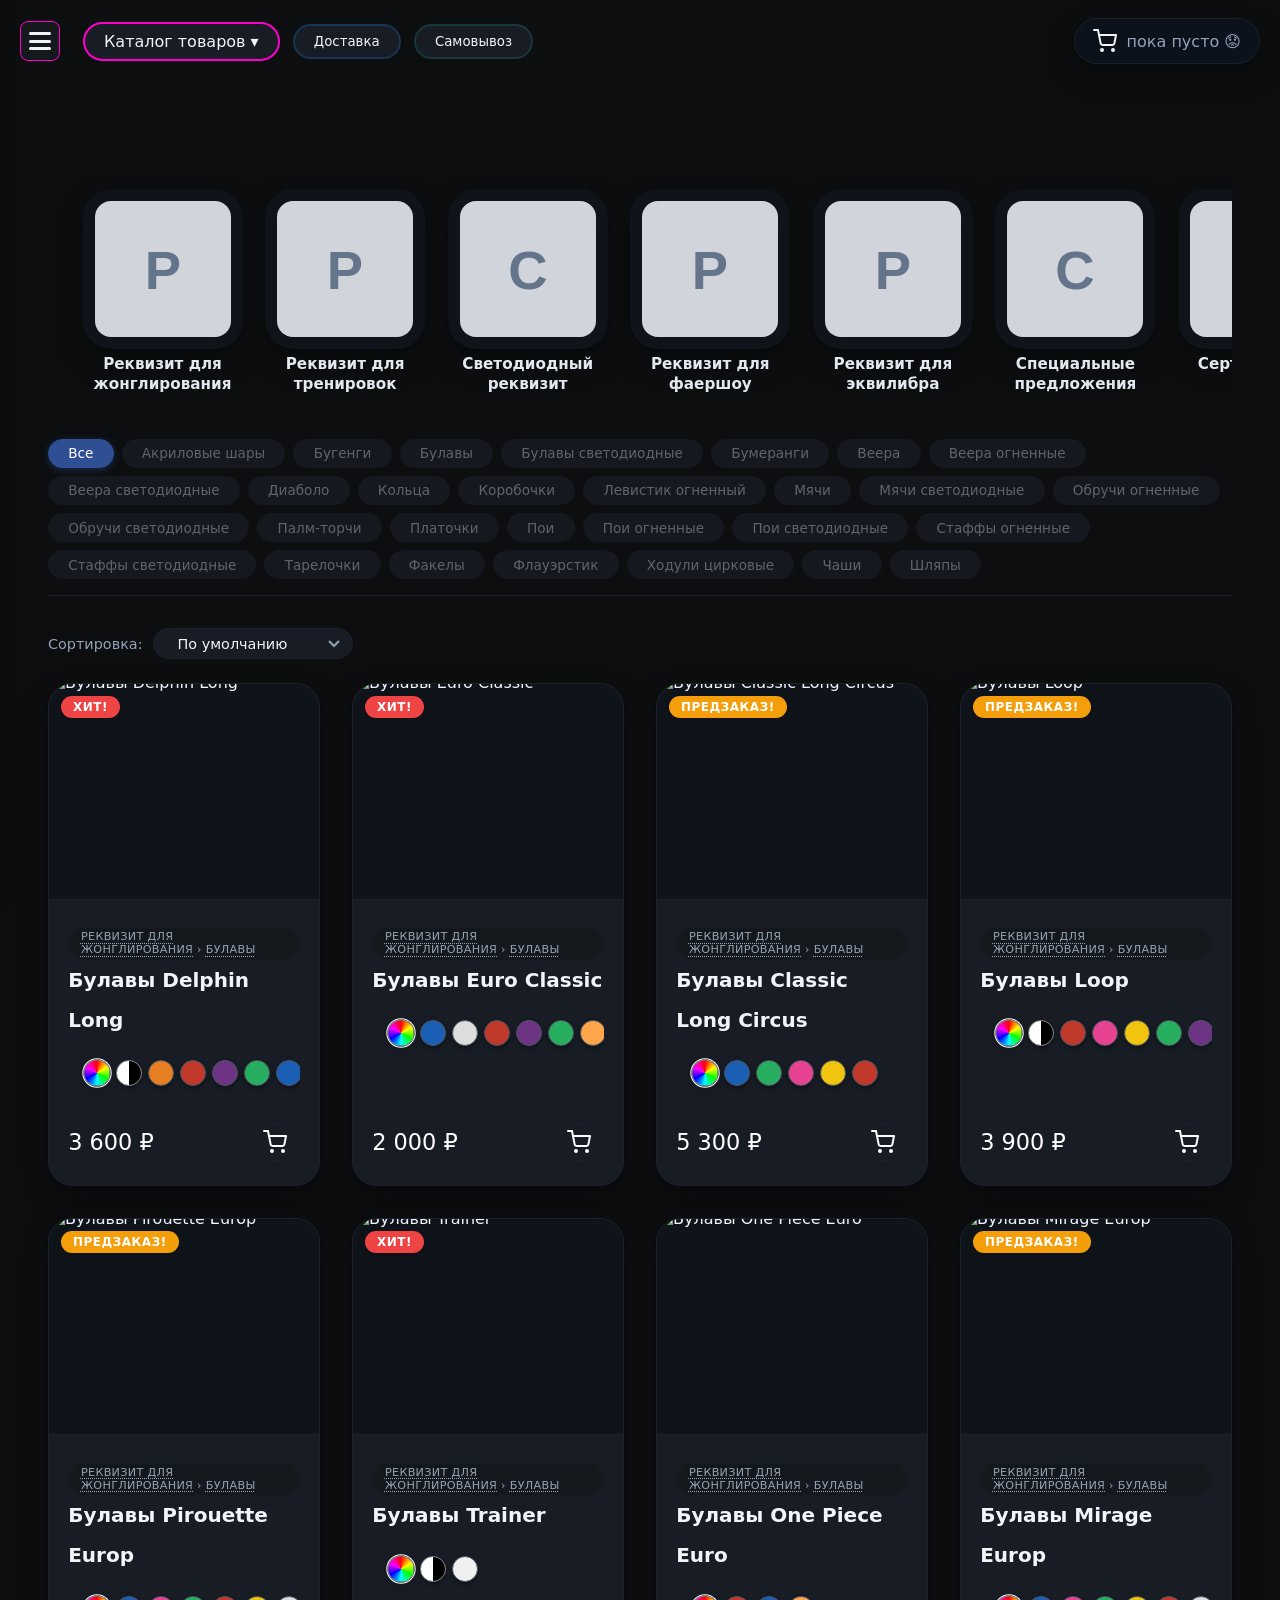
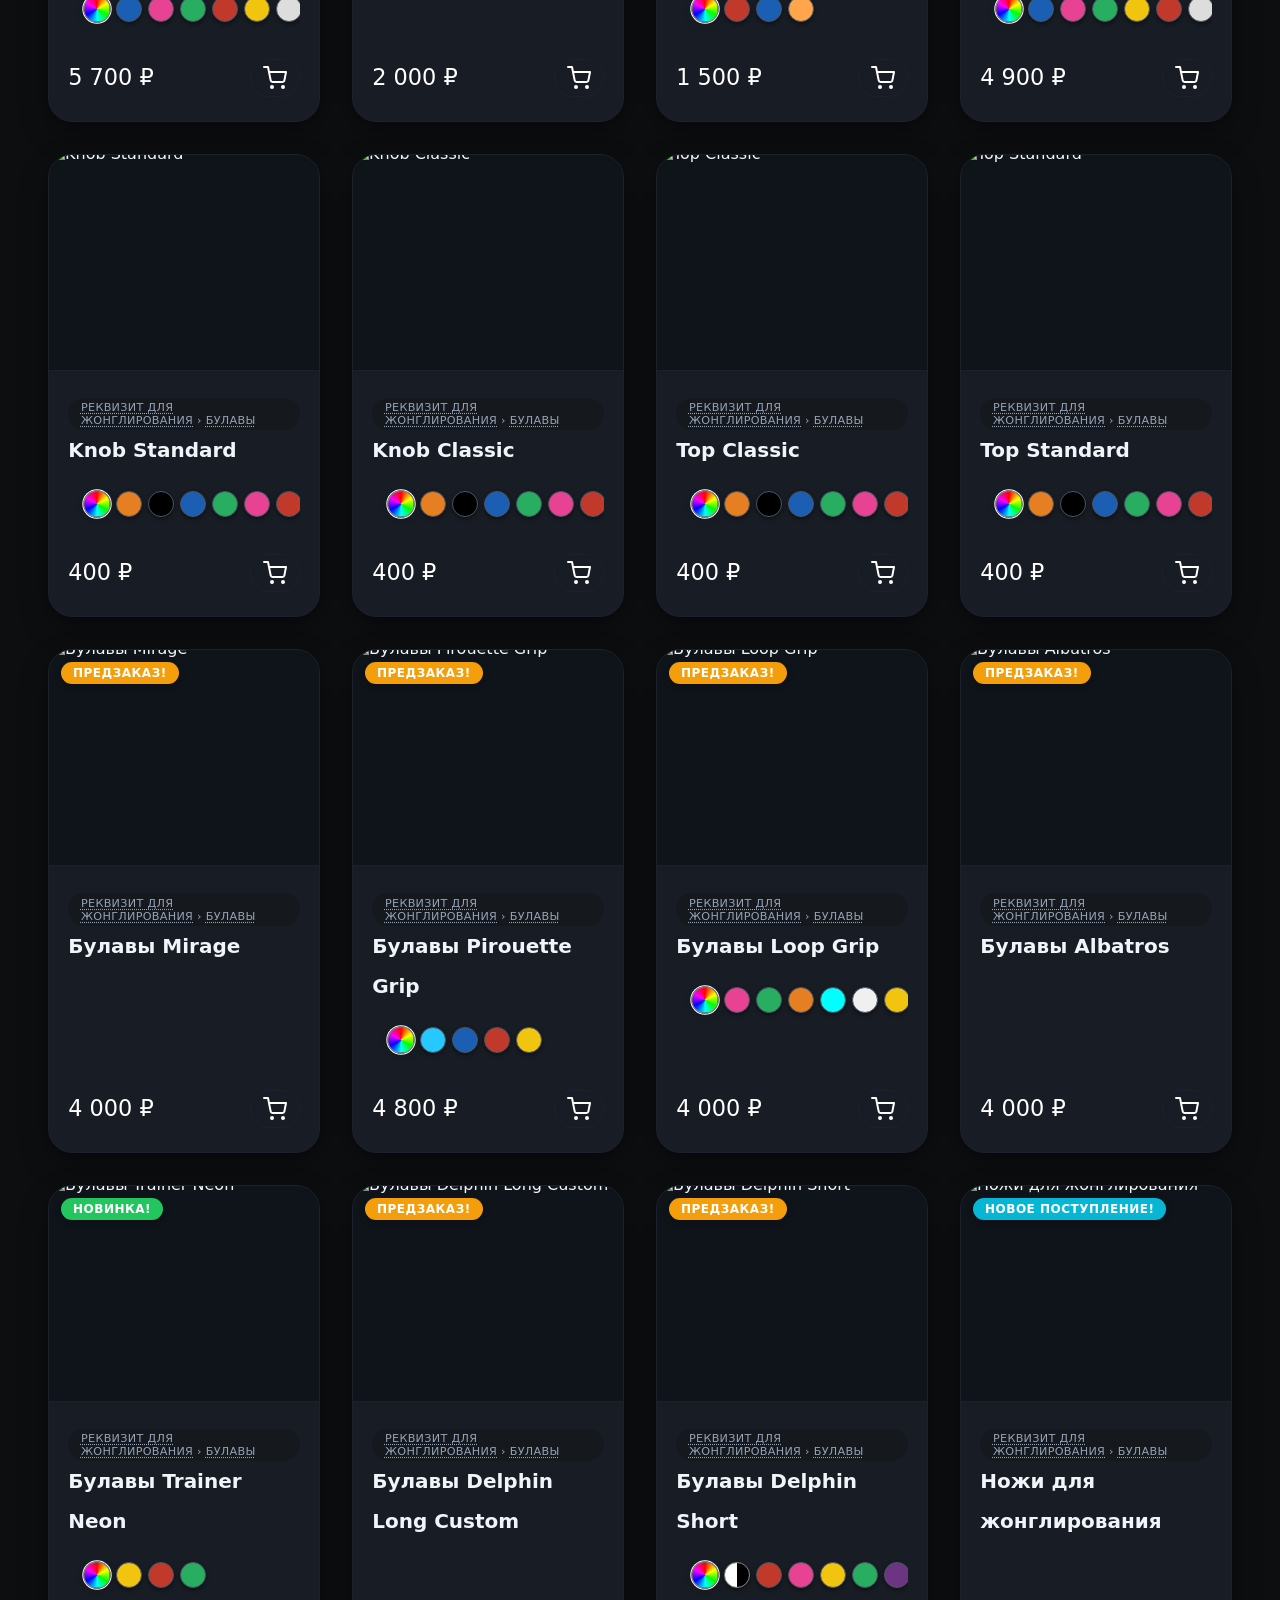
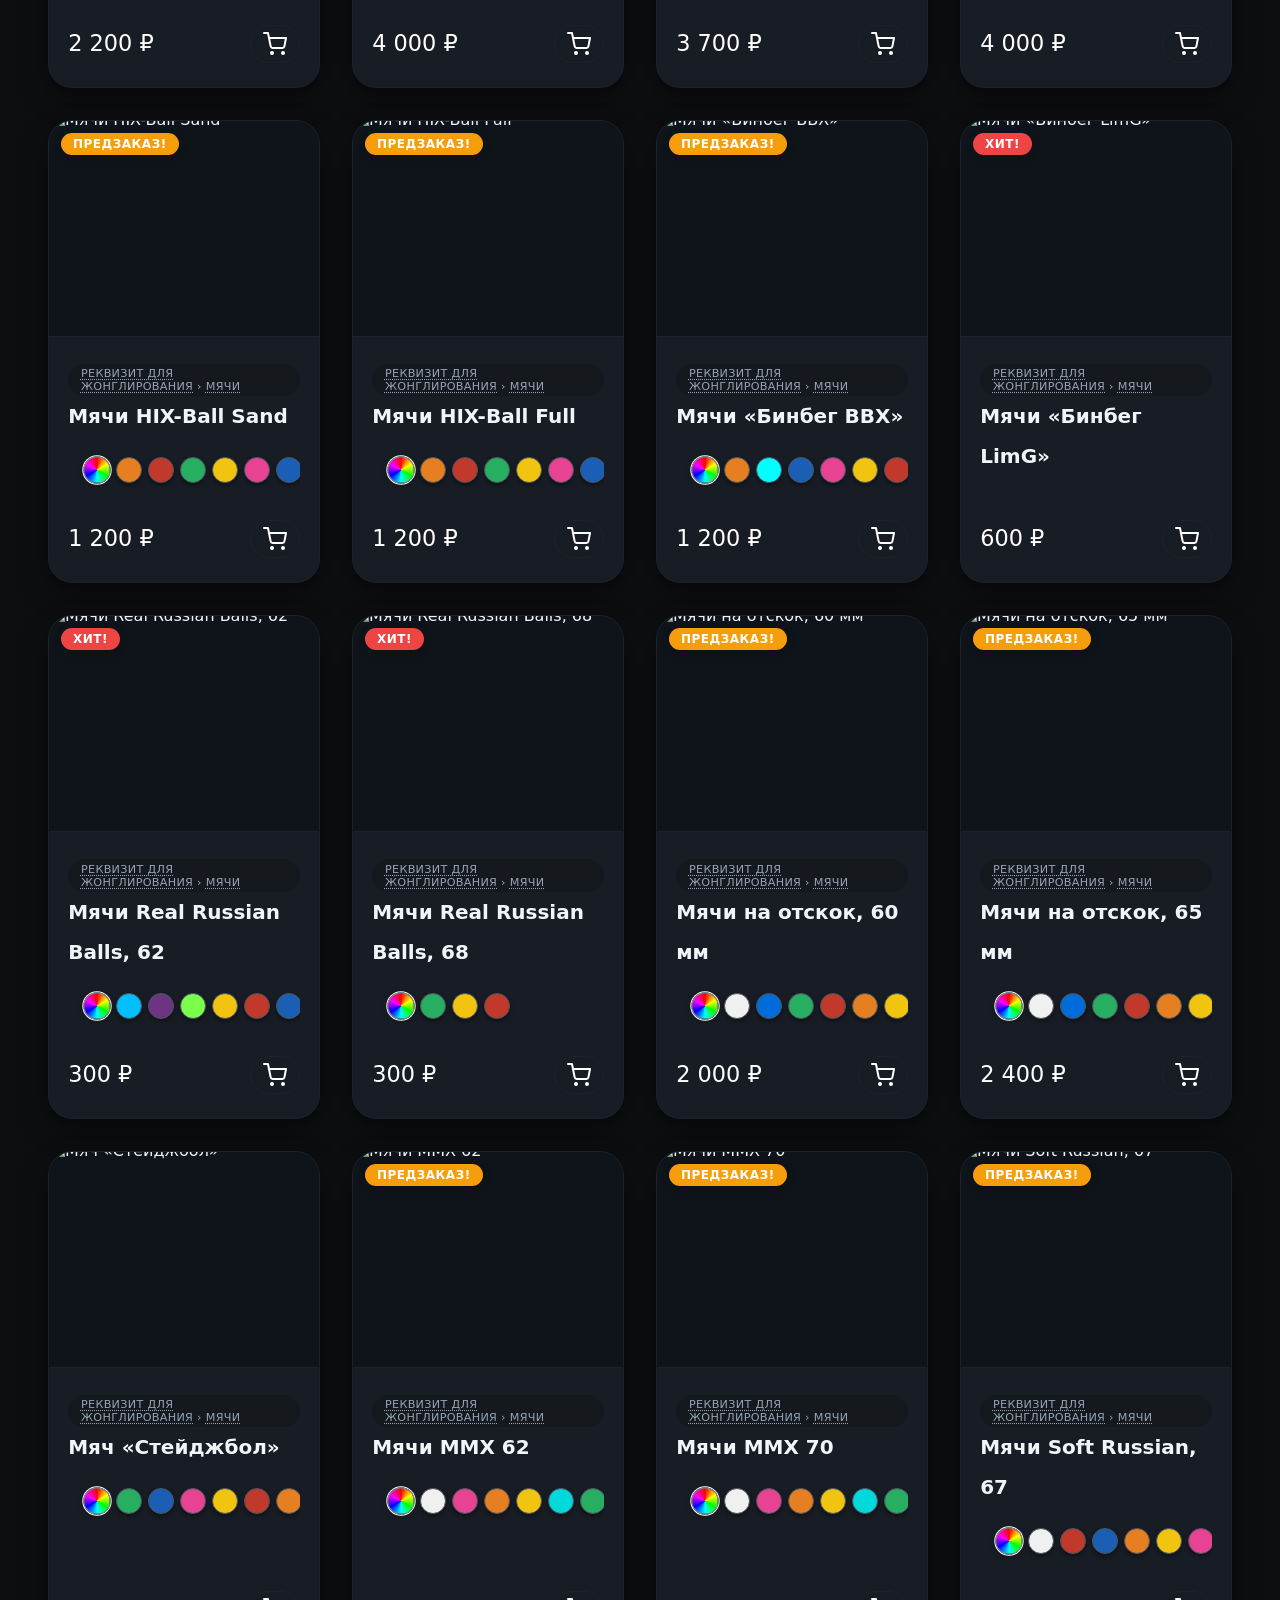
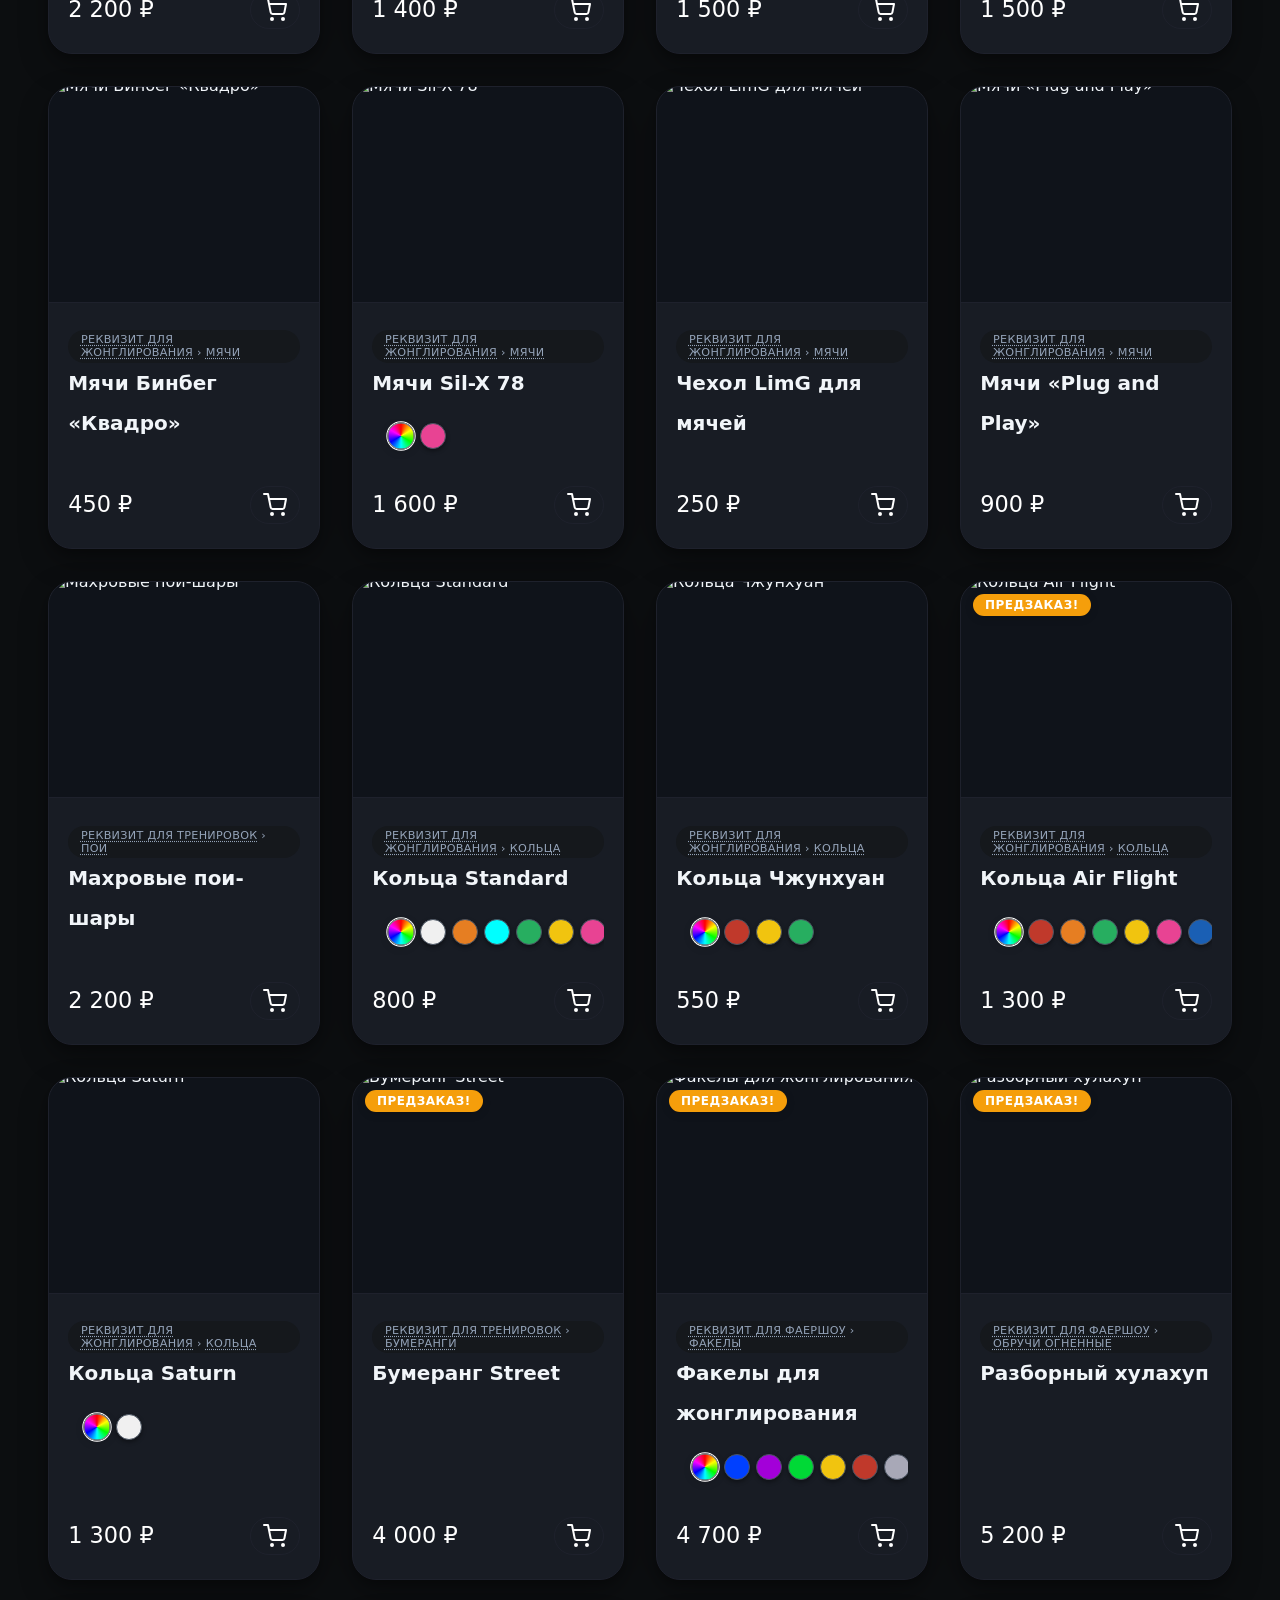
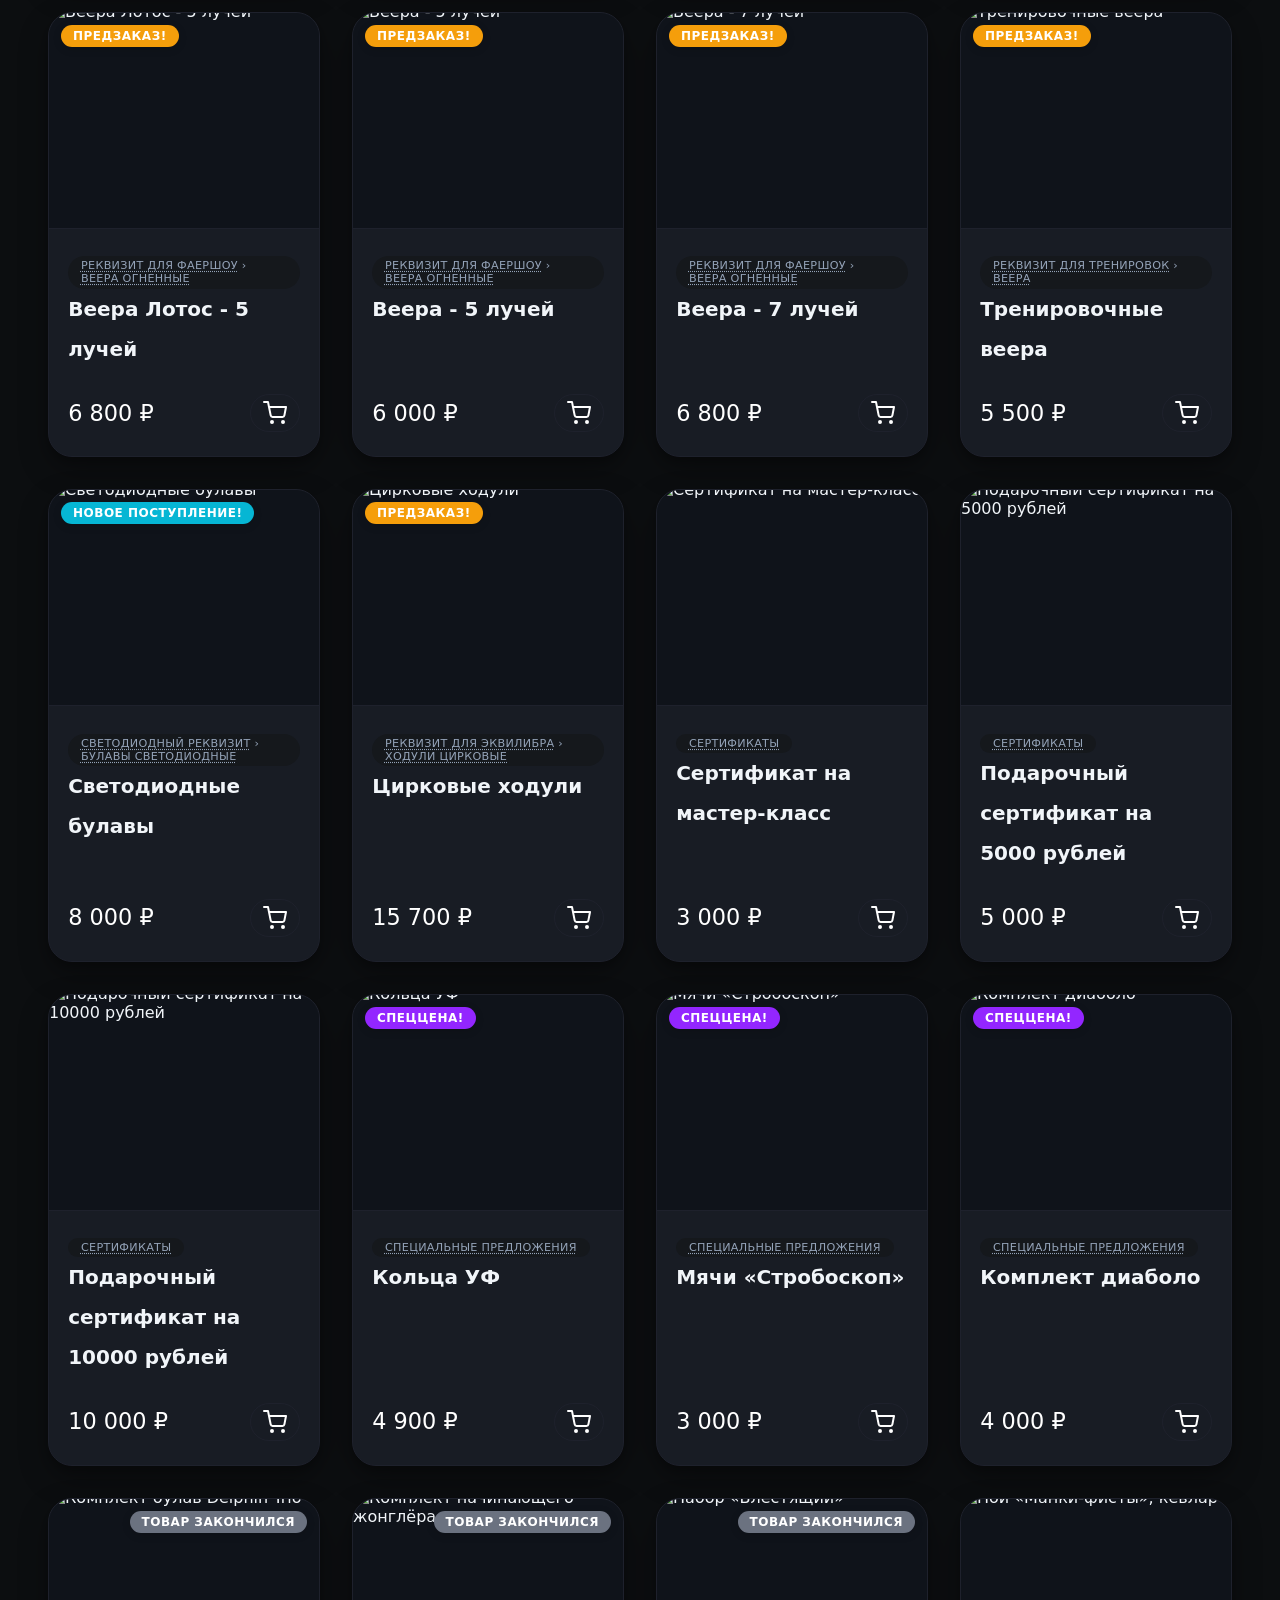
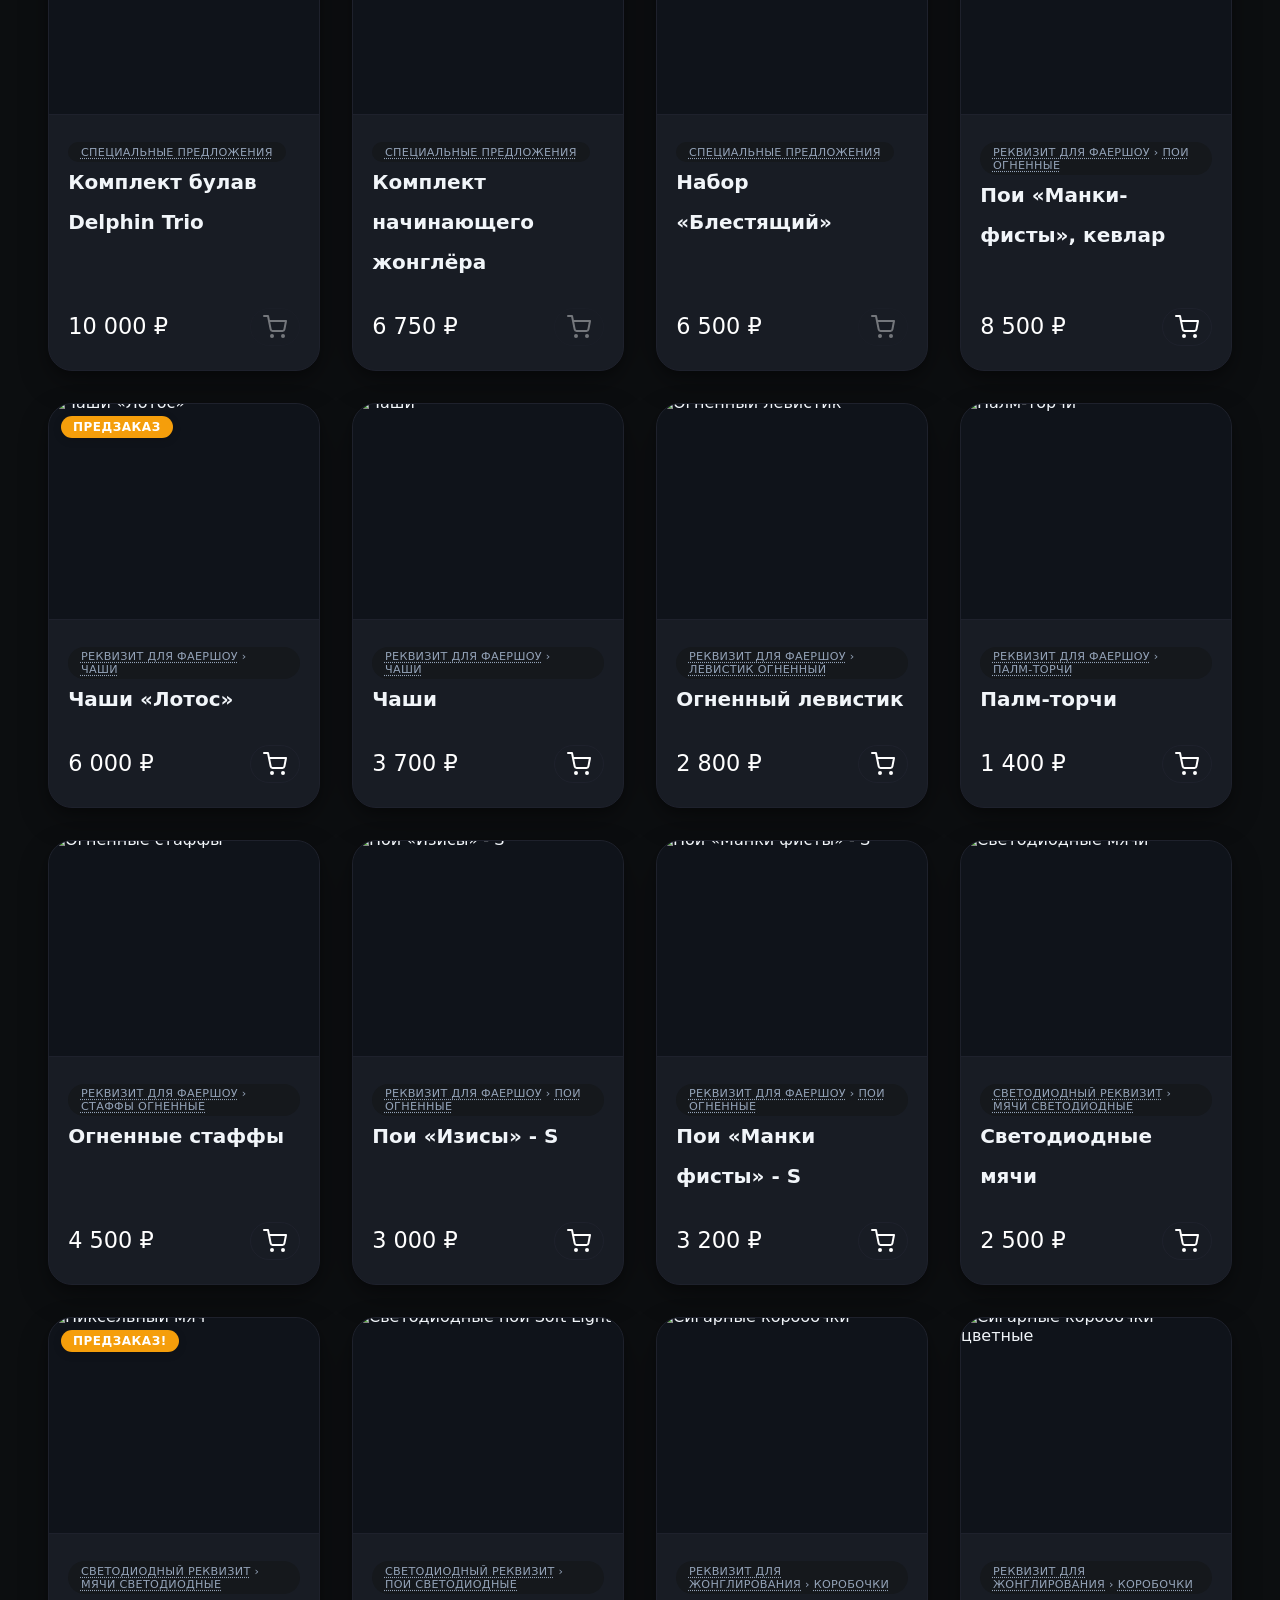
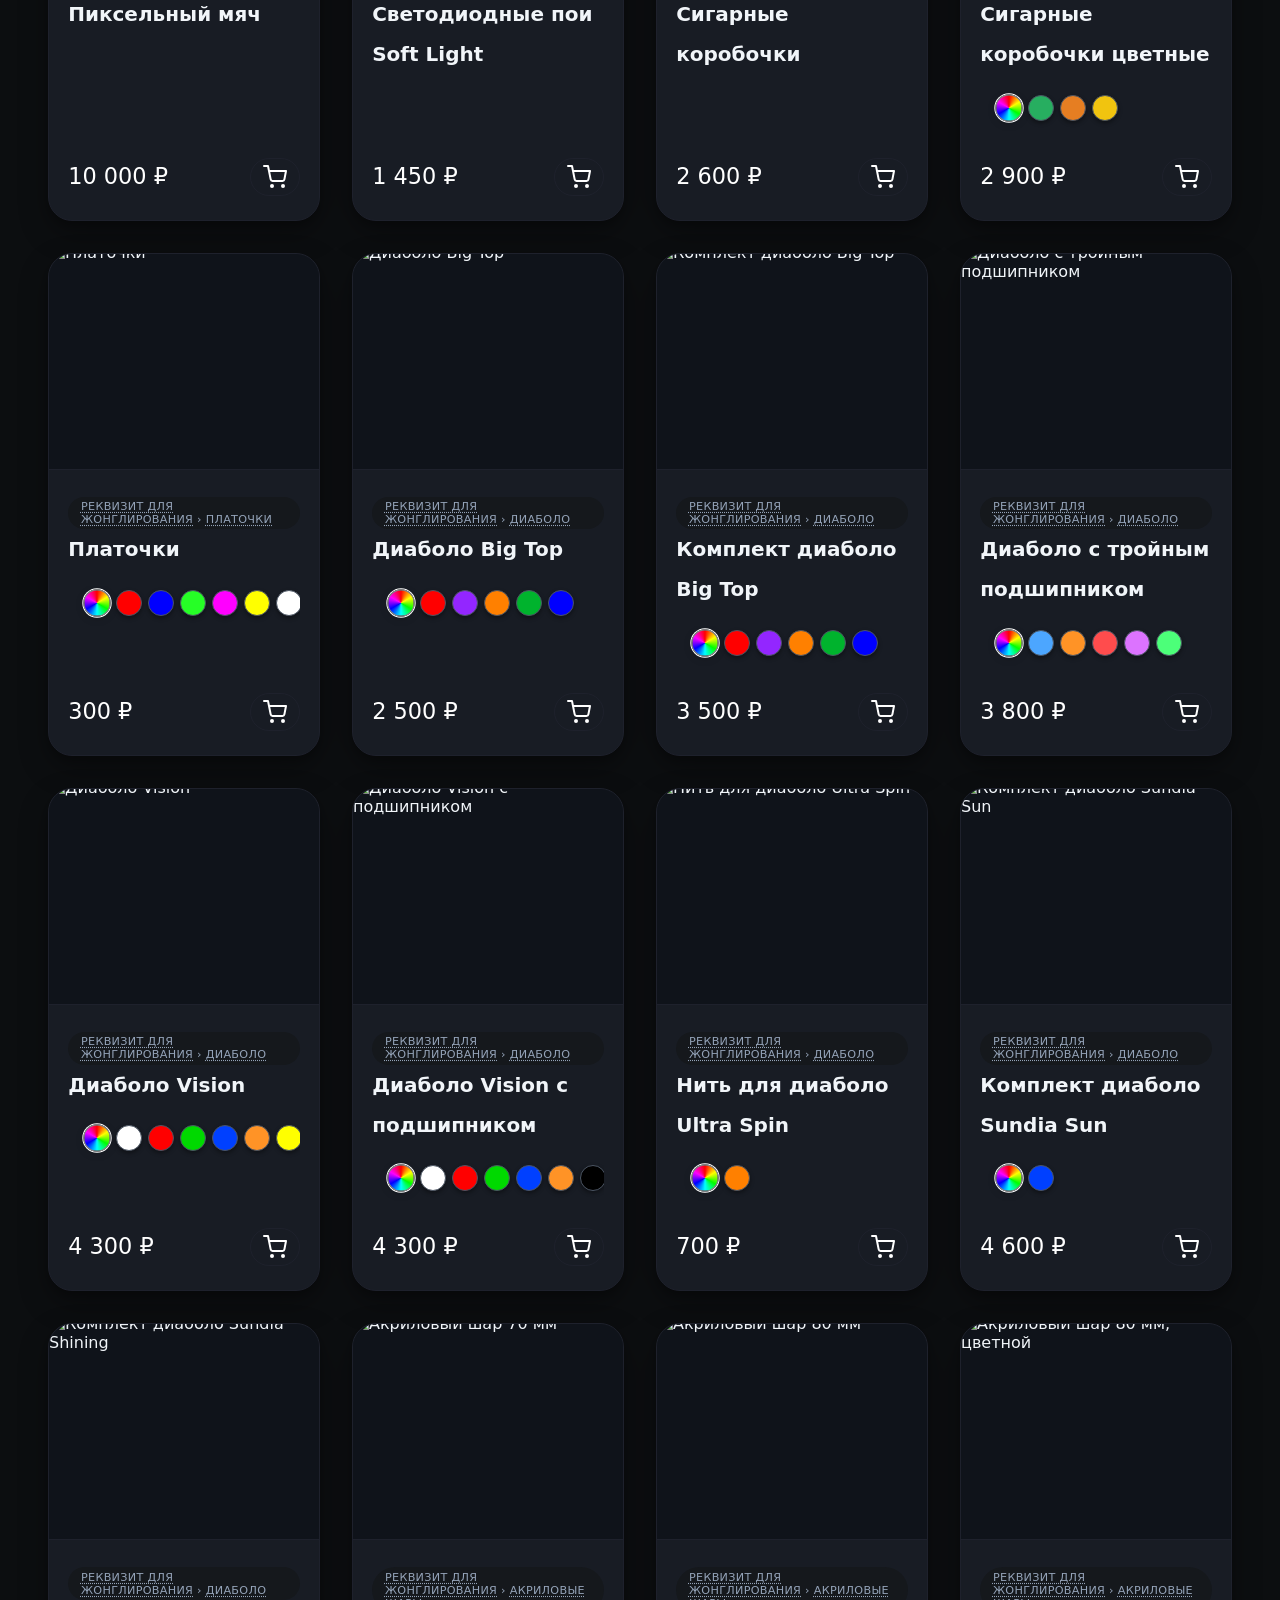
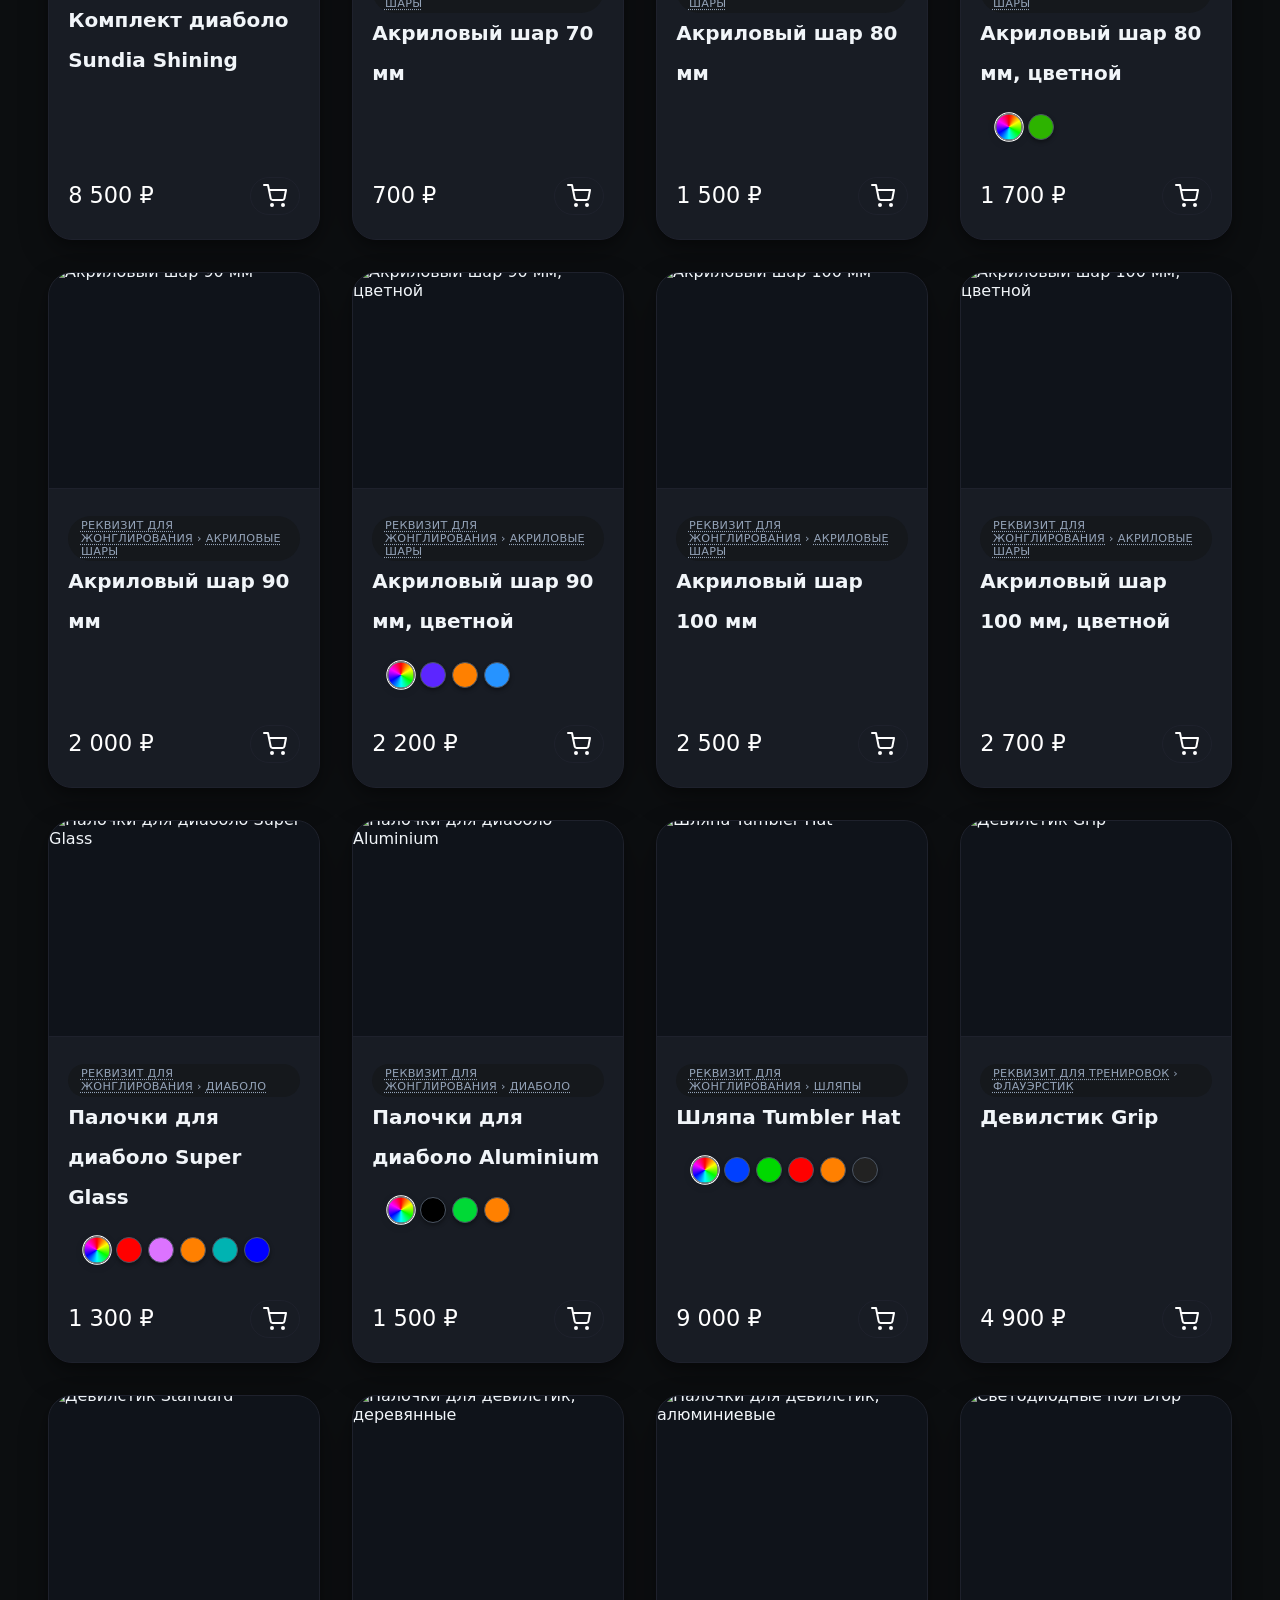
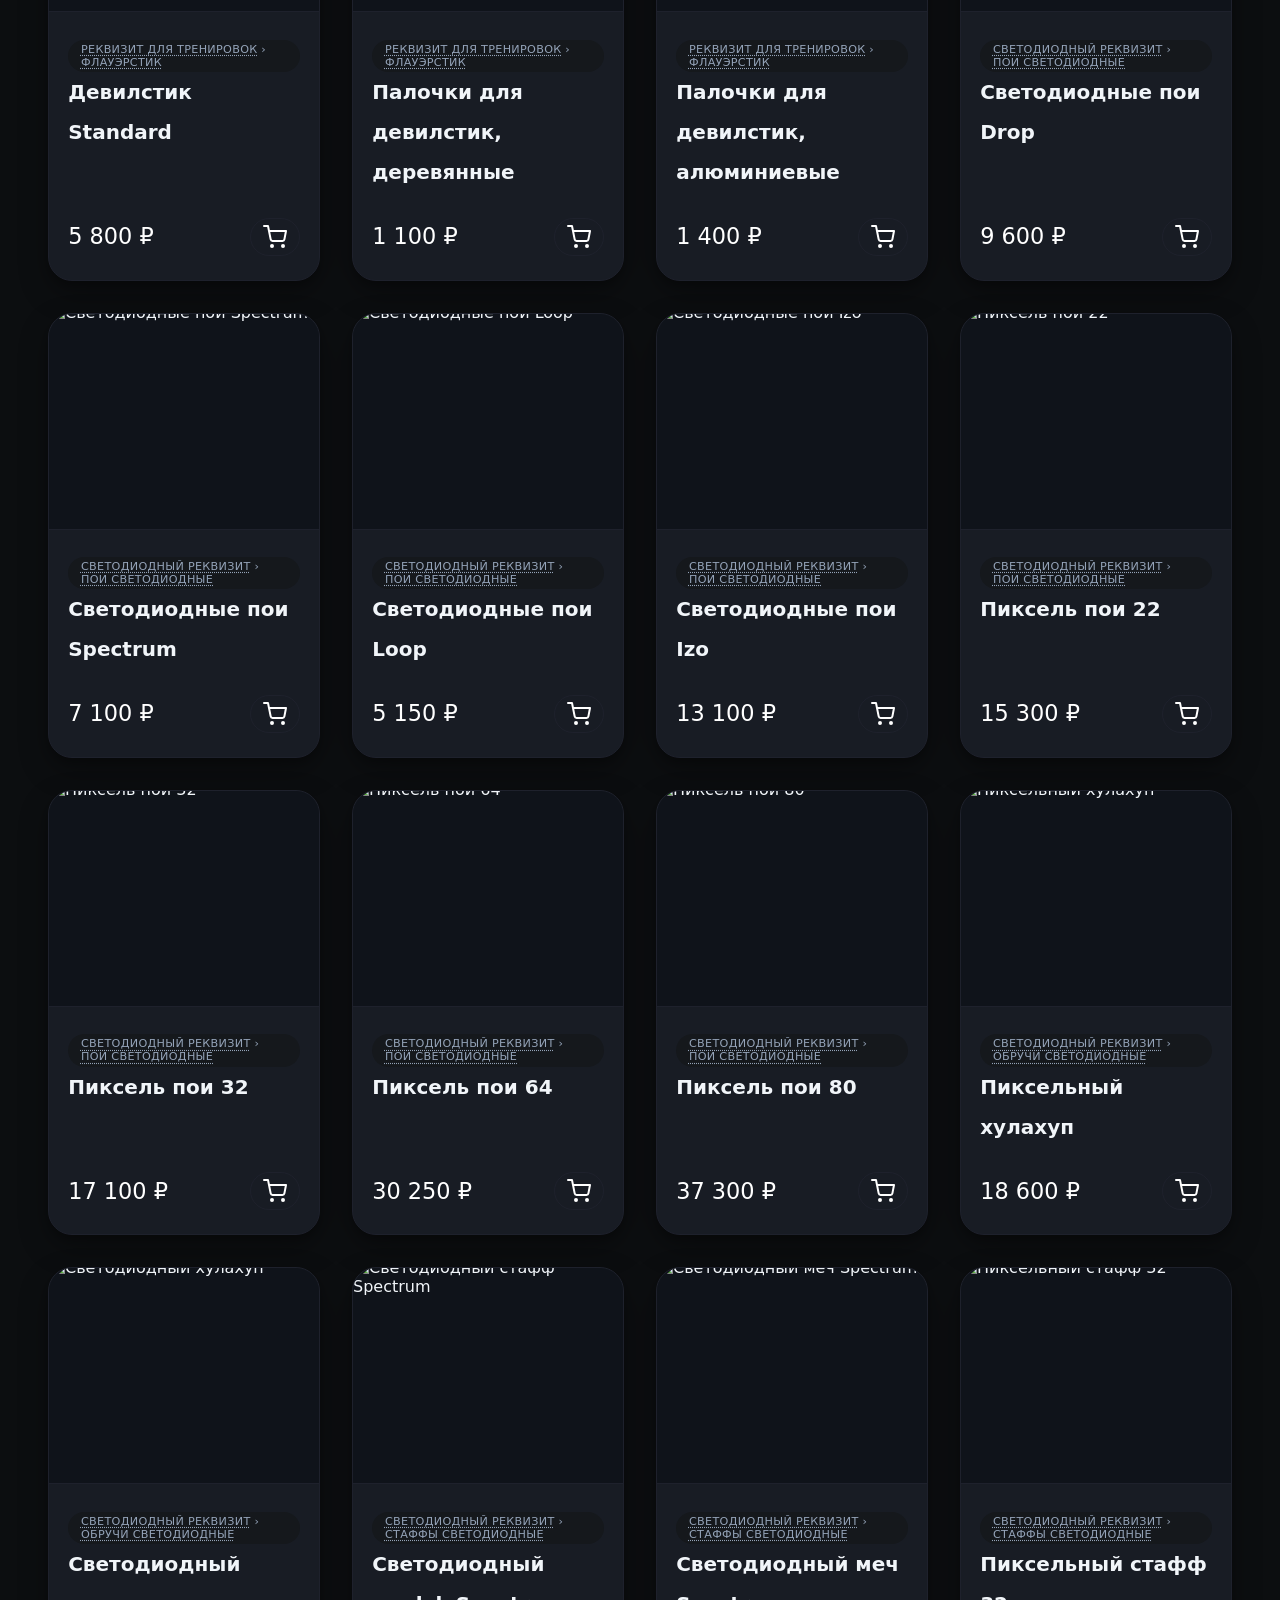
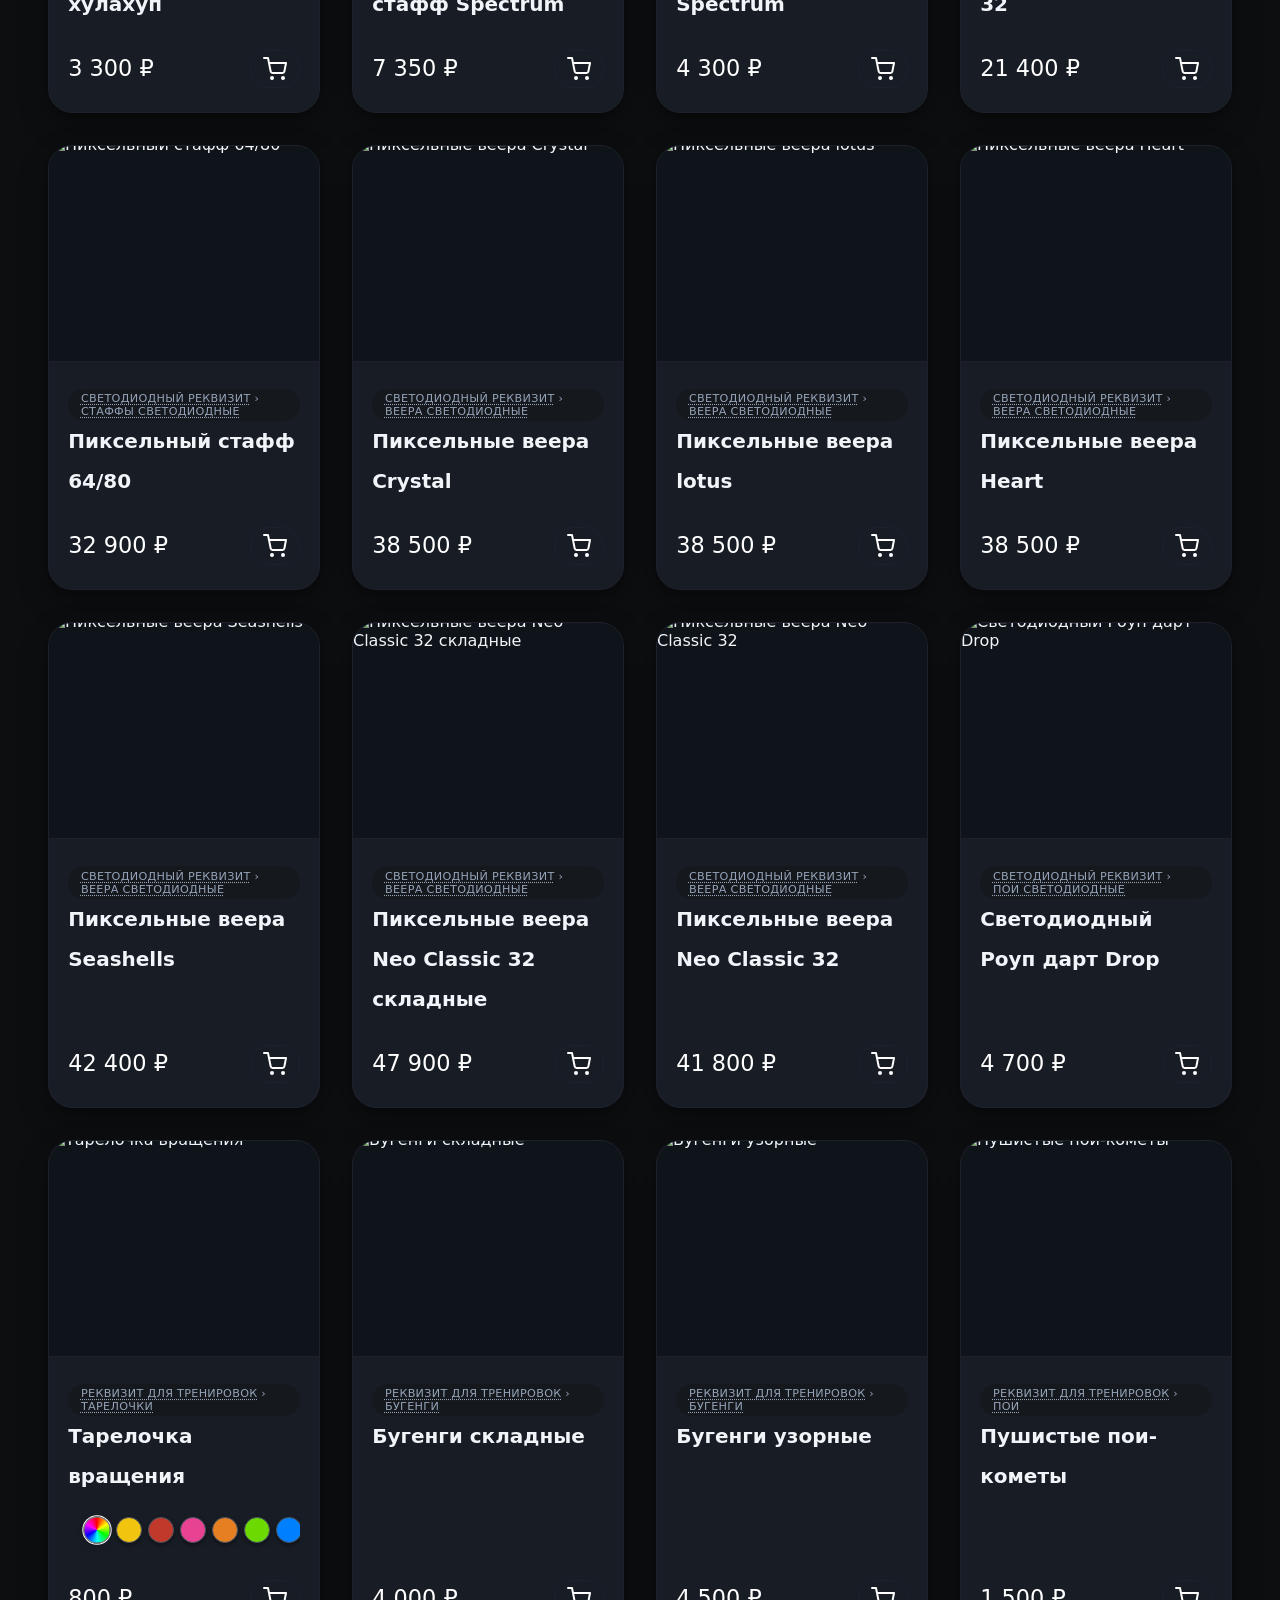
==== commit aa5cf2d5: "Add files via upload" ====
--- a/images/store/index.html
+++ b/images/store/index.html
@@ -6,8 +6,9 @@
         <meta http-equiv="Content-Type" content="text/html; charset=UTF-8">
         <meta name="viewport" content="width=device-width, initial-scale=1.0">
         <title>Firemag</title>
-        <link rel="icon" href="data:image/svg+xml,<svg xmlns='http://www.w3.org/2000/svg' viewBox='0 0 100 100'><text y='.9em' font-size='90'>🔥</text></svg>" sizes="any">
-        <link rel="stylesheet" type="text/css" href="https://an-core.github.io/frmfr_image/images/store/styles.css?v=5">
+	<!-- <link rel="icon" href="data:image/svg+xml,<svg xmlns='http://www.w3.org/2000/svg' viewBox='0 0 100 100'><text y='.9em' font-size='90'>🔥</text></svg>" sizes="any"> -->
+        <link rel="icon" href="https://raw.githubusercontent.com/an-core/frmfr_image/main/images/store/icons/favicon.ico" type="image/x-icon">
+		<link rel="stylesheet" type="text/css" href="https://an-core.github.io/frmfr_image/images/store/styles.css?v=5">
         <script type="text/javascript" charset="UTF-8" src="https://an-core.github.io/frmfr_image/images/store/functions.js?v=5" defer></script>
     </head>
 
